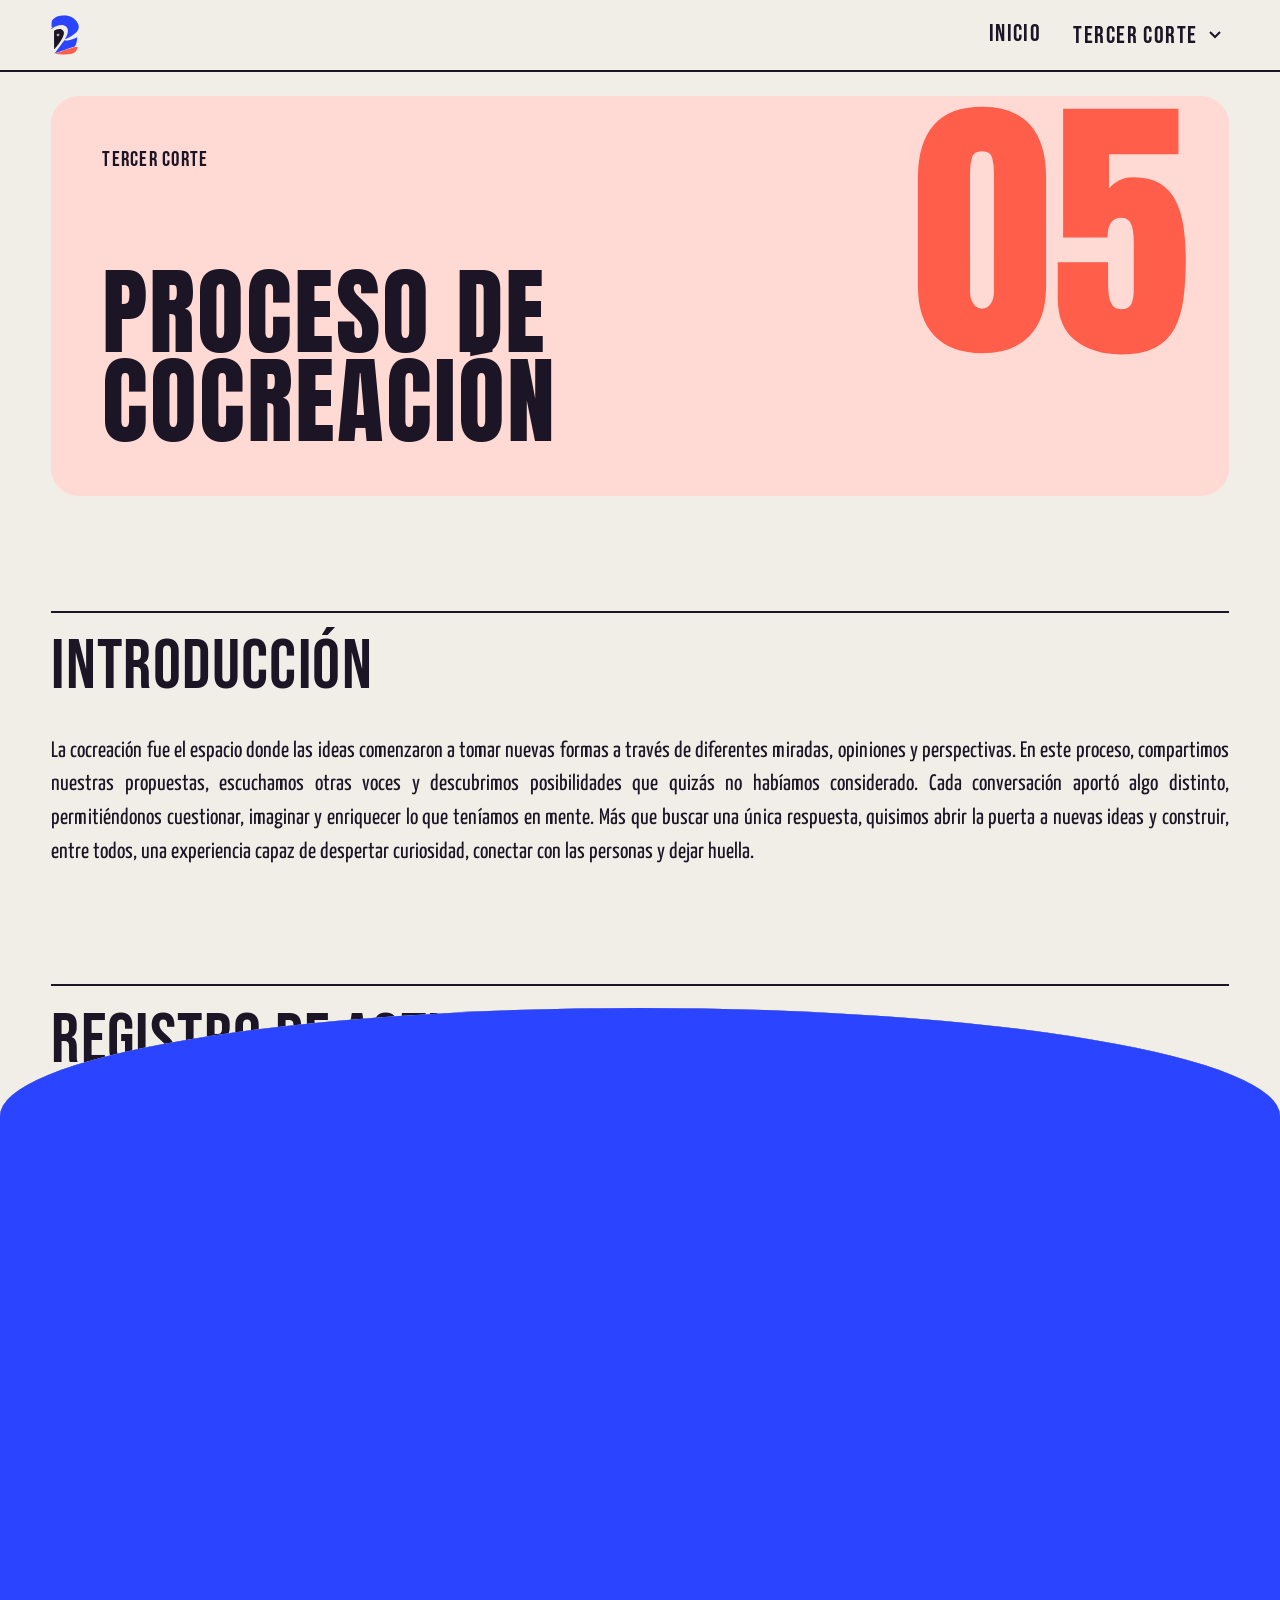
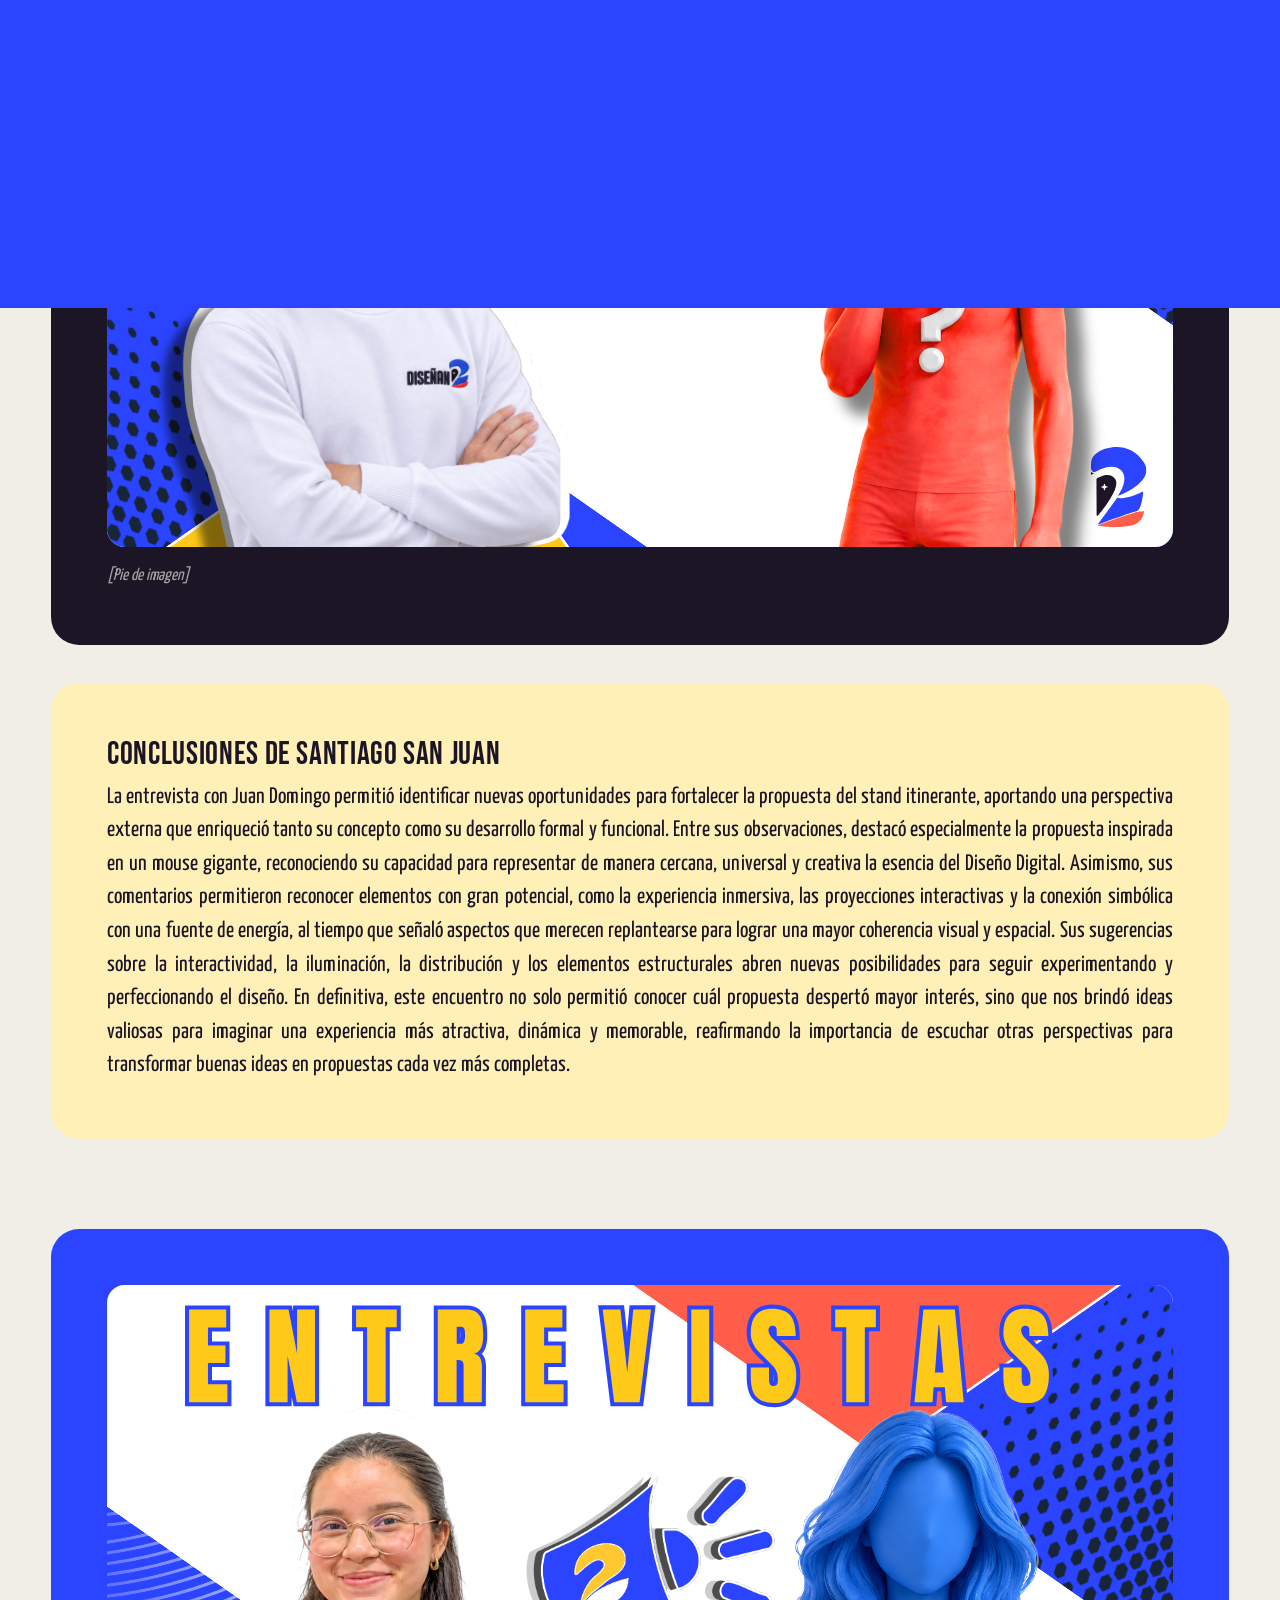
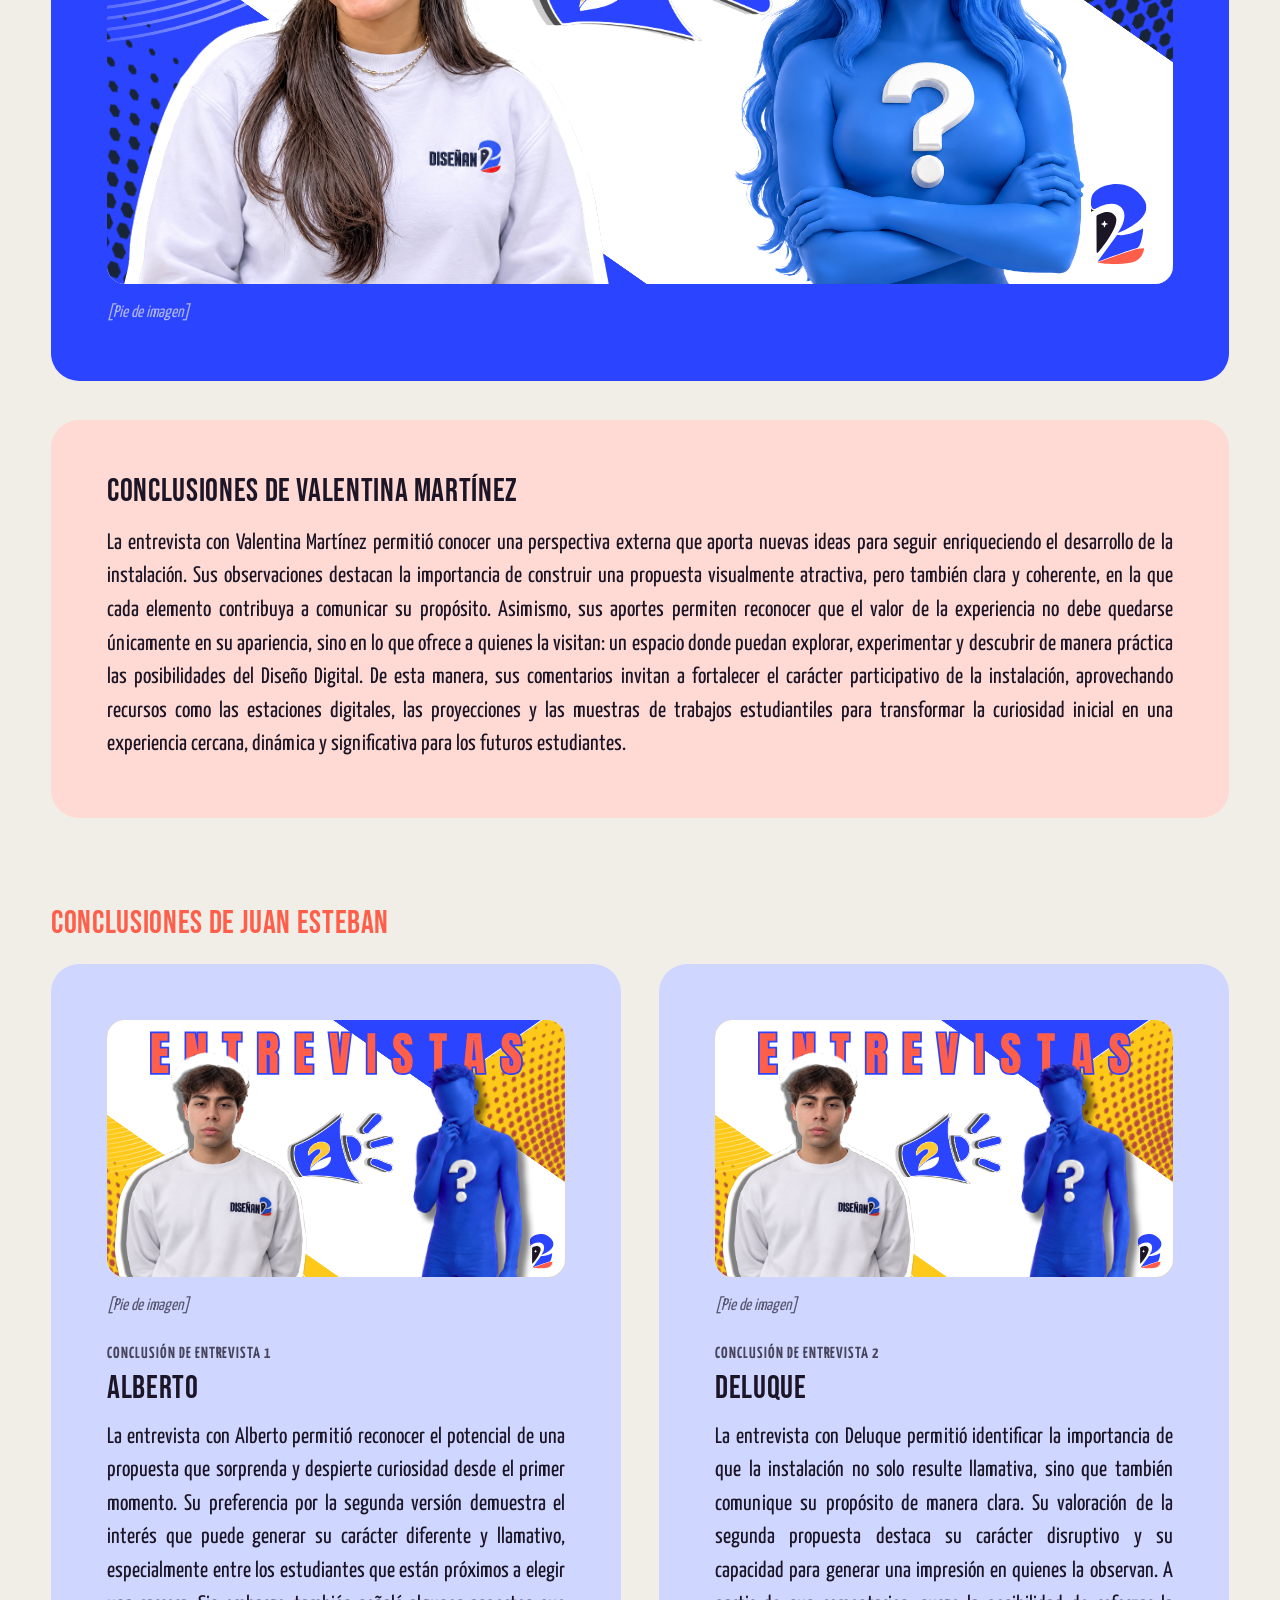
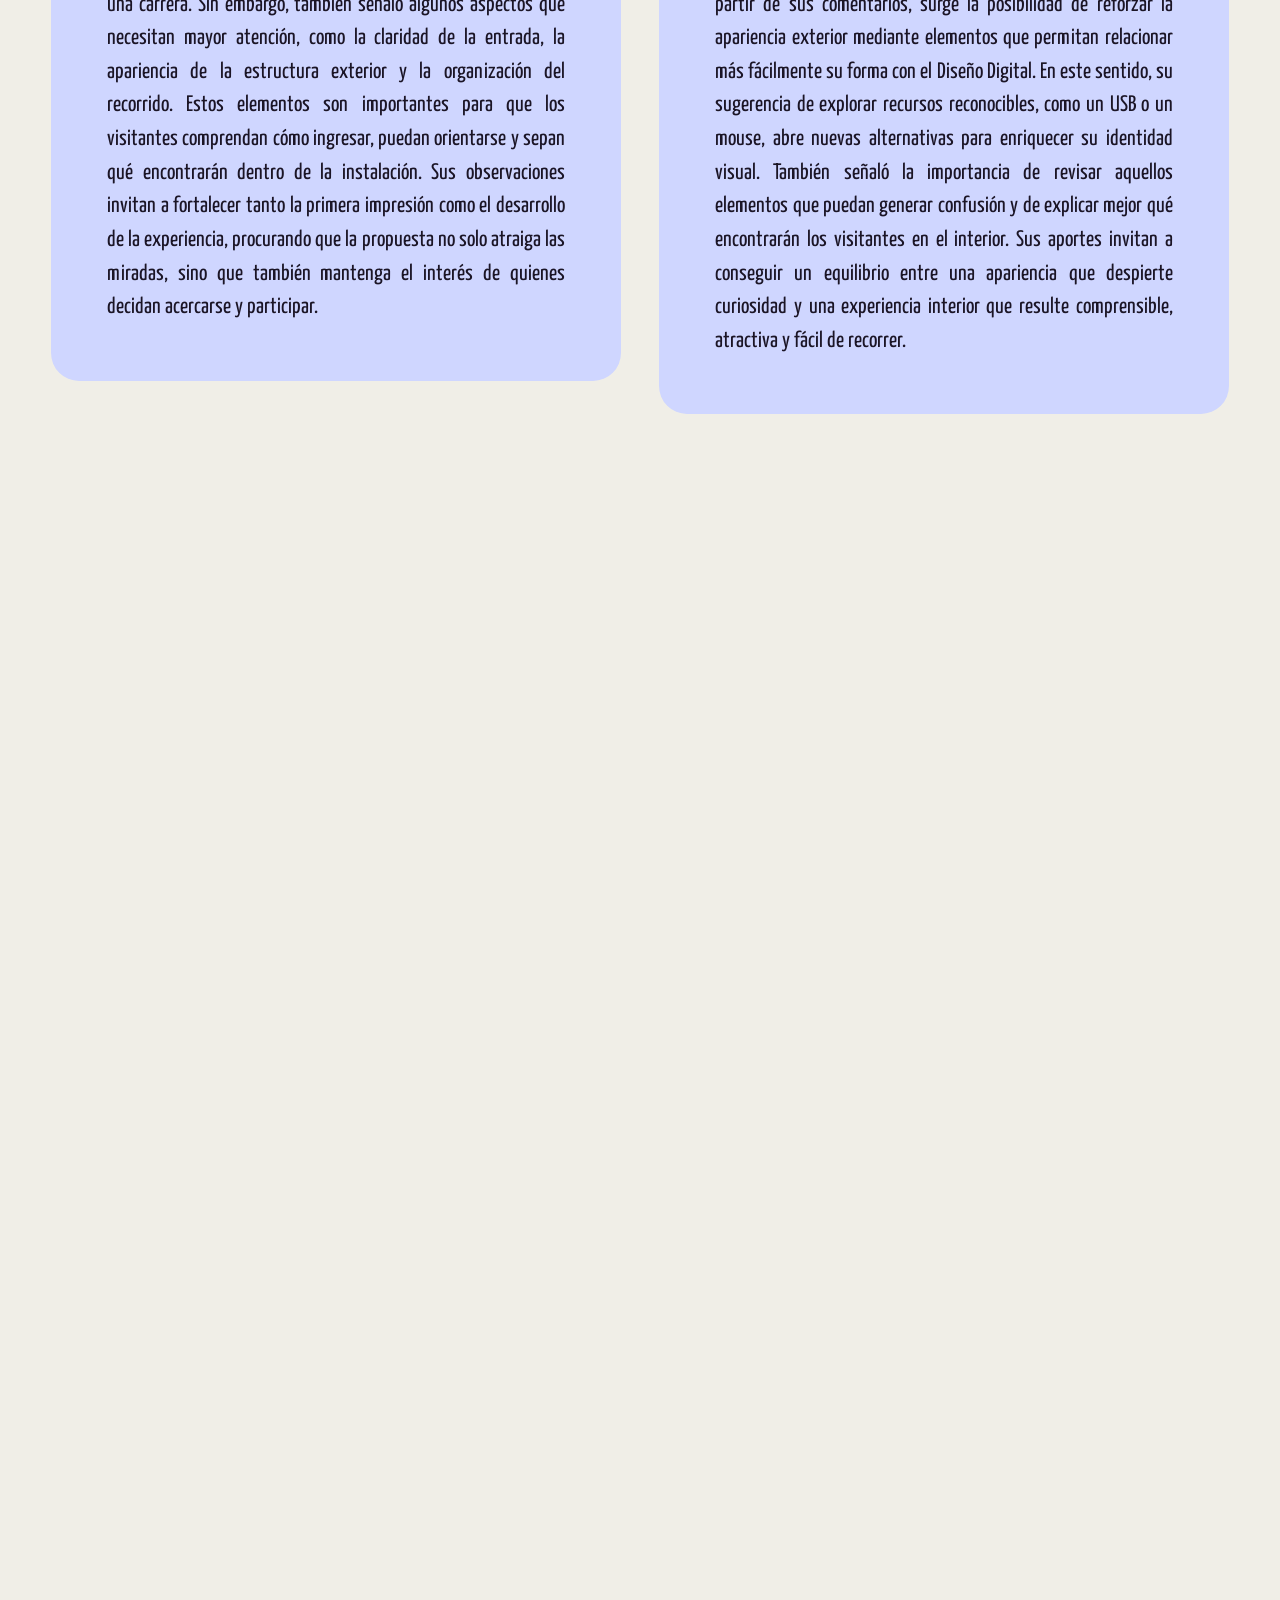
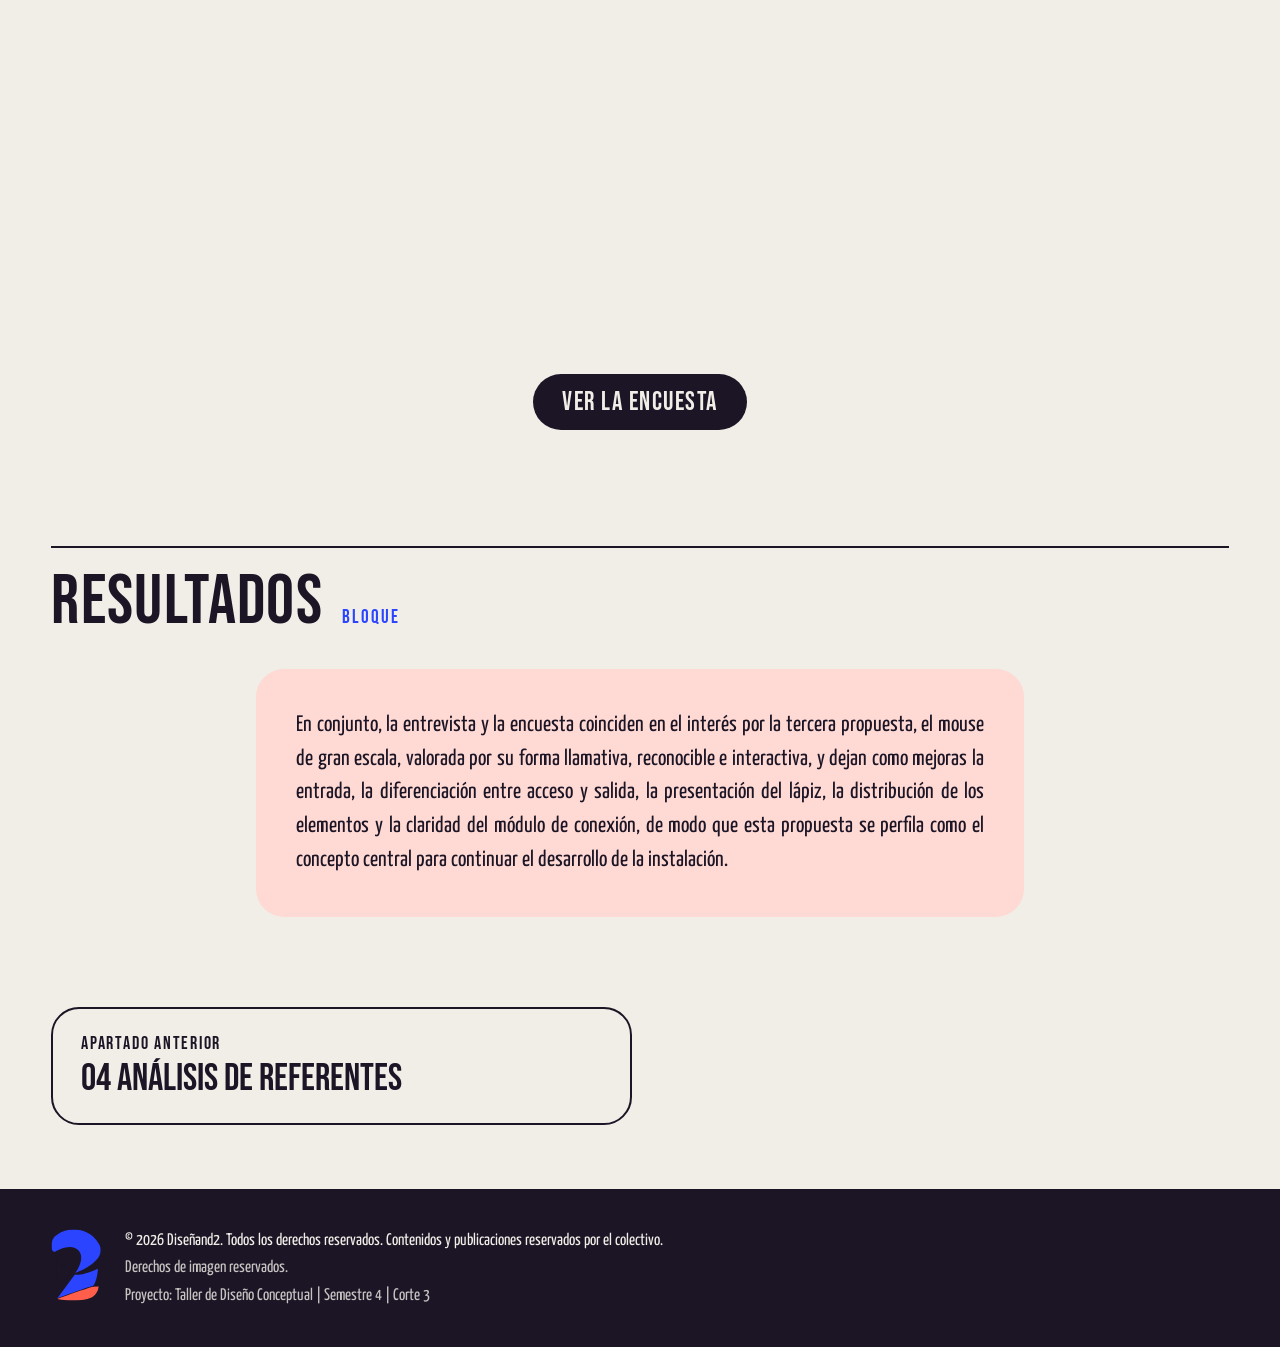
==== paginas/cocreacion.html @ 46c15902 "Add files via upload" ====
<!DOCTYPE html>
<html lang="es">
<head>
<meta charset="utf-8"><meta name="viewport" content="width=device-width,initial-scale=1">
<title>Proceso de Cocreación · Diseñand2</title>
<script>document.documentElement.classList.add('js')</script>
<link rel="stylesheet" href="../css/styles.css"><link rel="stylesheet" href="../css/components.css">
<link rel="stylesheet" href="../css/animations.css"><link rel="stylesheet" href="../css/responsive.css"><link rel="stylesheet" href="../css/pages.css"><link rel="stylesheet" href="../css/media.css">
</head>
<body data-root="../" data-page="cocreacion">
<div id="site-header"></div>
<main id="contenido" class="page">
  <header class="wrap"><div class="phero solo" style="--hero-bg:var(--coral-soft);--hero-fg:var(--violet);--hero-acc:var(--coral)">
    <a class="back-link" href="../tercer-corte.html">Tercer corte</a>
    <span class="phero-num" aria-hidden="true">05</span>
    <div><h1 class="rise">Proceso de<br>Cocreación</h1></div>
    
  </div></header>
  <!-- ESTRUCTURA FLEXIBLE: cada <section> es un bloque independiente. Copiar, borrar o reordenar según el contenido. -->
  <section class="wrap psec" id="texto">
<div class="sec-head reveal"><h2>Introducción</h2></div><div class="prose wide"><p>La cocreación fue el espacio donde las ideas comenzaron a tomar nuevas formas a través de diferentes miradas, opiniones y perspectivas. En este proceso, compartimos nuestras propuestas, escuchamos otras voces y descubrimos posibilidades que quizás no habíamos considerado. Cada conversación aportó algo distinto, permitiéndonos cuestionar, imaginar y enriquecer lo que teníamos en mente. Más que buscar una única respuesta, quisimos abrir la puerta a nuevas ideas y construir, entre todos, una experiencia capaz de despertar curiosidad, conectar con las personas y dejar huella.</p></div>
  </section>
  <section class="wrap psec" id="registro">
<div class="sec-head reveal"><h2>Registro de actividades</h2><span class="tag">Bloque</span></div><ol class="log"><li class="reveal"><span class="d">16 nov 2026</span><div><h3 style="font-size:1.8rem">Encuestas</h3><p class="pending">[Descripción del registro]</p></div></li><li class="reveal"><span class="d">17 nov 2026</span><div><h3 style="font-size:1.8rem">Entrevistas</h3><p class="pending">[Descripción del registro]</p></div></li></ol>
  </section>
  <section class="wrap psec" id="conclusiones">
<div class="sec-head reveal"><h2 class="cc-title">Conclusiones de las entrevistas</h2></div><div class="cc-stack"><div class="cc-pair"><article class="panel violet cc-card reveal"><figure class="fig reveal"><a class="yt-link" href="https://youtu.be/iqMjrh6LOK8?si=TLN0Td0Z2tZzS99j" target="_blank" rel="noopener" aria-label="Ver la entrevista de Santiago San Juan en YouTube (se abre en una pestaña nueva)"><img src="../assets/images/entrevista-santiago.svg" alt="Entrevista de Santiago San Juan; al pulsar se abre el video en YouTube" loading="lazy" decoding="async" style="width:100%;aspect-ratio:16/9;object-fit:cover;border-radius:var(--r-m);display:block"></a><figcaption class="pending">[Pie de imagen]</figcaption></figure></article><article class="panel soft-y cc-card reveal"><h3 style="font-size:2rem;margin:0 0 .6rem">Conclusiones de Santiago San Juan</h3><div class="prose wide"><p>La entrevista con Juan Domingo permitió identificar nuevas oportunidades para fortalecer la propuesta del stand itinerante, aportando una perspectiva externa que enriqueció tanto su concepto como su desarrollo formal y funcional. Entre sus observaciones, destacó especialmente la propuesta inspirada en un mouse gigante, reconociendo su capacidad para representar de manera cercana, universal y creativa la esencia del Diseño Digital. Asimismo, sus comentarios permitieron reconocer elementos con gran potencial, como la experiencia inmersiva, las proyecciones interactivas y la conexión simbólica con una fuente de energía, al tiempo que señaló aspectos que merecen replantearse para lograr una mayor coherencia visual y espacial. Sus sugerencias sobre la interactividad, la iluminación, la distribución y los elementos estructurales abren nuevas posibilidades para seguir experimentando y perfeccionando el diseño. En definitiva, este encuentro no solo permitió conocer cuál propuesta despertó mayor interés, sino que nos brindó ideas valiosas para imaginar una experiencia más atractiva, dinámica y memorable, reafirmando la importancia de escuchar otras perspectivas para transformar buenas ideas en propuestas cada vez más completas.</p></div></article></div><div class="cc-pair"><article class="panel blue cc-card reveal"><figure class="fig reveal"><a class="yt-link" href="https://youtu.be/nU_LAWBJ_xc" target="_blank" rel="noopener" aria-label="Ver la entrevista de Valentina Martínez en YouTube (se abre en una pestaña nueva)"><img src="../assets/images/entrevista-valentina.svg" alt="Entrevista de Valentina Martínez; al pulsar se abre el video en YouTube" loading="lazy" decoding="async" style="width:100%;aspect-ratio:16/9;object-fit:cover;border-radius:var(--r-m);display:block"></a><figcaption class="pending">[Pie de imagen]</figcaption></figure></article><article class="panel soft-c cc-card reveal"><h3>Conclusiones de Valentina Martínez</h3><div class="prose wide"><p>La entrevista con Valentina Martínez permitió conocer una perspectiva externa que aporta nuevas ideas para seguir enriqueciendo el desarrollo de la instalación. Sus observaciones destacan la importancia de construir una propuesta visualmente atractiva, pero también clara y coherente, en la que cada elemento contribuya a comunicar su propósito. Asimismo, sus aportes permiten reconocer que el valor de la experiencia no debe quedarse únicamente en su apariencia, sino en lo que ofrece a quienes la visitan: un espacio donde puedan explorar, experimentar y descubrir de manera práctica las posibilidades del Diseño Digital. De esta manera, sus comentarios invitan a fortalecer el carácter participativo de la instalación, aprovechando recursos como las estaciones digitales, las proyecciones y las muestras de trabajos estudiantiles para transformar la curiosidad inicial en una experiencia cercana, dinámica y significativa para los futuros estudiantes.</p></div></article></div><div class="cc-juan"><h3 class="cc-group">Conclusiones de Juan Esteban</h3><div class="cc-cols"><article class="panel soft-b cc-card reveal"><figure class="fig reveal"><a class="yt-link" href="https://youtu.be/VYRsvcKxu4E" target="_blank" rel="noopener" aria-label="Ver la entrevista con Alberto en YouTube (se abre en una pestaña nueva)"><img src="../assets/images/entrevista-juan-esteban.svg" alt="Entrevista con Alberto; al pulsar se abre el video en YouTube" loading="lazy" decoding="async" style="width:100%;aspect-ratio:16/9;object-fit:cover;border-radius:var(--r-m);display:block"></a><figcaption class="pending">[Pie de imagen]</figcaption></figure><h4 class="cc-kicker">Conclusión de entrevista 1</h4><h3>Alberto</h3><div class="prose wide"><p>La entrevista con Alberto permitió reconocer el potencial de una propuesta que sorprenda y despierte curiosidad desde el primer momento. Su preferencia por la segunda versión demuestra el interés que puede generar su carácter diferente y llamativo, especialmente entre los estudiantes que están próximos a elegir una carrera. Sin embargo, también señaló algunos aspectos que necesitan mayor atención, como la claridad de la entrada, la apariencia de la estructura exterior y la organización del recorrido. Estos elementos son importantes para que los visitantes comprendan cómo ingresar, puedan orientarse y sepan qué encontrarán dentro de la instalación. Sus observaciones invitan a fortalecer tanto la primera impresión como el desarrollo de la experiencia, procurando que la propuesta no solo atraiga las miradas, sino que también mantenga el interés de quienes decidan acercarse y participar.</p></div></article><article class="panel soft-b cc-card reveal"><figure class="fig reveal"><a class="yt-link" href="https://youtu.be/jKoI1oGO05Y" target="_blank" rel="noopener" aria-label="Ver la entrevista con Deluque en YouTube (se abre en una pestaña nueva)"><img src="../assets/images/entrevista-juan-esteban.svg" alt="Entrevista con Deluque; al pulsar se abre el video en YouTube" loading="lazy" decoding="async" style="width:100%;aspect-ratio:16/9;object-fit:cover;border-radius:var(--r-m);display:block"></a><figcaption class="pending">[Pie de imagen]</figcaption></figure><h4 class="cc-kicker">Conclusión de entrevista 2</h4><h3>Deluque</h3><div class="prose wide"><p>La entrevista con Deluque permitió identificar la importancia de que la instalación no solo resulte llamativa, sino que también comunique su propósito de manera clara. Su valoración de la segunda propuesta destaca su carácter disruptivo y su capacidad para generar una impresión en quienes la observan. A partir de sus comentarios, surge la posibilidad de reforzar la apariencia exterior mediante elementos que permitan relacionar más fácilmente su forma con el Diseño Digital. En este sentido, su sugerencia de explorar recursos reconocibles, como un USB o un mouse, abre nuevas alternativas para enriquecer su identidad visual. También señaló la importancia de revisar aquellos elementos que puedan generar confusión y de explicar mejor qué encontrarán los visitantes en el interior. Sus aportes invitan a conseguir un equilibrio entre una apariencia que despierte curiosidad y una experiencia interior que resulte comprensible, atractiva y fácil de recorrer.</p></div></article></div></div></div></section>
  <section class="wrap psec" id="encuestas">
<div class="sec-head reveal"><h2>Proceso de encuestas</h2><span class="tag">Bloque</span></div><div class="cc-pair"><article class="panel soft-b cc-card reveal"><div class="prose wide"><p>Los comentarios recogidos durante la evaluación permitieron identificar un interés especial por la tercera propuesta, principalmente por su representación mediante un mouse de gran escala. Su forma fue uno de los aspectos más destacados, al percibirse como un elemento llamativo, novedoso y de fácil reconocimiento. Asimismo, su carácter interactivo despertó curiosidad por conocer cómo funcionaría la experiencia y qué ofrecería a los visitantes.</p><p>A partir de las observaciones, surgieron varias oportunidades de mejora que involucran tanto las propuestas anteriores como la tercera versión. Se sugirió recuperar la idea de incorporar una entrada con proyección holográfica, presente en la segunda versión, para generar una primera impresión más atractiva, así como diferenciar claramente una puerta de acceso y otra de salida, tal como se planteaba en las versiones anteriores. También se señaló la importancia de revisar la presentación formal del lápiz en las propuestas donde aparece, para evitar posibles interpretaciones equivocadas, y mejorar la distribución y organización de los elementos. Finalmente, se identificó la necesidad de fortalecer el aspecto visual y conceptual del módulo al que se conecta simbólicamente el mouse, de manera que se entienda con mayor claridad su función como fuente de energía, tomacorriente o punto de conexión que activa la instalación.</p><p>En general, la evaluación destaca el potencial de la tercera propuesta como concepto central para el desarrollo de la instalación. Las sugerencias recibidas permiten orientar los siguientes ajustes hacia una propuesta más coherente en su lenguaje visual, mejor organizada en su distribución espacial y con una experiencia interactiva que despierte la curiosidad de los visitantes.</p></div></article><article class="panel violet cc-card reveal"><figure class="fig"><img src="../assets/images/encuesta-evidencia.png" alt="Captura de la encuesta realizada en Tally" loading="lazy" decoding="async" style="width:100%;border-radius:var(--r-m);display:block"><figcaption class="pending">[Pie de imagen]</figcaption></figure></article></div><p class="cc-cta reveal"><a class="btn" href="https://tally.so/r/laOV46" target="_blank" rel="noopener">Ver la encuesta</a></p>
  </section>
  <section class="wrap psec" id="resultados">
<div class="sec-head reveal"><h2>Resultados</h2><span class="tag">Bloque</span></div><div class="panel soft-c cc-small reveal"><div class="prose wide"><p>En conjunto, la entrevista y la encuesta coinciden en el interés por la tercera propuesta, el mouse de gran escala, valorada por su forma llamativa, reconocible e interactiva, y dejan como mejoras la entrada, la diferenciación entre acceso y salida, la presentación del lápiz, la distribución de los elementos y la claridad del módulo de conexión, de modo que esta propuesta se perfila como el concepto central para continuar el desarrollo de la instalación.</p></div></div>
  </section>

  <div class="wrap"><nav id="pager" class="pager" aria-label="Otros apartados"></nav></div>
</main>
<div id="site-footer"></div>
<script src="../js/config.js"></script><script src="../js/navigation.js"></script><script src="../js/interactions.js"></script><script src="../js/main.js"></script><script src="../js/gallery.js"></script><script src="../js/media.js"></script>
</body>
</html>
---- css/styles.css ----
@import url('https://fonts.googleapis.com/css2?family=Anton&family=Bebas+Neue&family=Yanone+Kaffeesatz:wght@300;400;500;600&display=swap');
:root{
  --blue:#2b44ff; --coral:#ff5e4a; --yellow:#ffc91a; --white:#fff; --violet:#1b1526; --bg:#F0EEE7;
  --f-body:'Yanone Kaffeesatz',sans-serif; --f-title:'Bebas Neue',sans-serif; --f-display:'Anton',sans-serif;
  --pad:clamp(1.25rem,4vw,3.5rem); --header-h:72px;
}
*{box-sizing:border-box;margin:0}
html{scroll-behavior:smooth}
body{background:var(--bg);color:var(--violet);font:400 1.3rem/1.5 var(--f-body);min-height:100vh;display:flex;flex-direction:column}
main{flex:1;padding:calc(var(--header-h) + 3rem) var(--pad) 5rem}
img{max-width:100%;height:auto;display:block}
a{color:inherit}
:focus-visible{outline:3px solid var(--blue);outline-offset:3px}
h1,h2,h3{font-family:var(--f-title);font-weight:400;line-height:1;letter-spacing:.02em}
h1.display{font-family:var(--f-display);font-size:clamp(3rem,9vw,8rem);text-transform:uppercase;line-height:.95}

/* Header */
.site-header{position:fixed;inset:0 0 auto 0;height:var(--header-h);z-index:50;display:flex;align-items:center;justify-content:space-between;padding:0 var(--pad);
  background:rgba(240,238,231,.92);backdrop-filter:blur(8px);border-bottom:2px solid var(--violet);
  transition:opacity .4s ease,transform .4s ease}
.site-header.is-hidden{opacity:0;transform:translateY(-100%);pointer-events:none}
.brand{display:flex;align-items:center;gap:.7rem;text-decoration:none;font:400 1.9rem var(--f-title);letter-spacing:.04em}
.main-nav ul{list-style:none;padding:0;display:flex;gap:2rem;align-items:center}
.main-nav a,.sub-toggle{font:400 1.5rem var(--f-title);letter-spacing:.06em;text-decoration:none;color:inherit}
.main-nav>ul>li>a{position:relative;padding:.3rem 0}
.main-nav>ul>li>a::after{content:'';position:absolute;left:0;right:0;bottom:0;height:3px;background:var(--coral);transform:scaleX(0);transform-origin:left;transition:transform .25s}
.main-nav>ul>li>a:hover::after,.main-nav>ul>li>a[aria-current="page"]::after,.is-section>a::after{transform:scaleX(1)}
.has-sub{position:relative;display:flex;align-items:center;gap:.2rem}
.sub-toggle{background:none;border:0;cursor:pointer;padding:.5rem;display:grid;place-items:center}
.sub-toggle svg{transition:transform .25s}
.has-sub.open .sub-toggle svg{transform:rotate(180deg)}
.sub-menu{position:absolute;top:100%;right:0;min-width:21rem;margin-top:.9rem;background:var(--violet);color:var(--bg);padding:.6rem;
  display:block!important;opacity:0;visibility:hidden;transform:translateY(-8px);transition:opacity .25s,transform .25s,visibility .25s}
.sub-menu::before{content:'';position:absolute;left:0;right:0;bottom:100%;height:1rem}
.sub-menu a{display:flex;gap:.9rem;align-items:baseline;padding:.6rem .8rem;transition:background .2s,padding .2s}
.sub-menu a:hover,.sub-menu a[aria-current="page"]{background:var(--blue);padding-left:1.1rem}
.sub-menu .num{font:400 1.4rem var(--f-display);color:var(--yellow);min-width:2ch}
.has-sub.open .sub-menu{opacity:1;visibility:visible;transform:none}
@media (hover:hover) and (min-width:861px){.has-sub:hover .sub-menu,.has-sub:focus-within .sub-menu{opacity:1;visibility:visible;transform:none}}
.menu-toggle{display:none}

/* Footer */
.site-footer{background:var(--violet);color:var(--bg);padding:2.5rem var(--pad);display:flex;gap:1.5rem;align-items:flex-start;font-size:1.05rem;line-height:1.4}
.site-footer img{flex:none}
.site-footer p+p{margin-top:.25rem;opacity:.8}

/* Placeholder de etapas pendientes */
.placeholder{border:2px dashed var(--violet);padding:2rem;max-width:60ch;margin-top:2rem;background:rgba(255,201,26,.25)}
.back-link{display:inline-block;margin-bottom:1.5rem;font:400 1.3rem var(--f-title);letter-spacing:.06em}

/* Logotipos SVG (proporción real; el alto manda y el ancho se ajusta) */
.brand img{height:40px;width:auto;max-width:none}
.site-footer img{height:72px;width:auto;max-width:none}
---- css/components.css ----
/* ---------- Radios: suaves, nunca exagerados ---------- */
:root{--r-s:10px;--r-m:18px;--r-l:28px}
.site-header{border-radius:0 0 var(--r-m) var(--r-m)}
.sub-menu{border-radius:var(--r-m)}
.sub-menu a{border-radius:var(--r-s)}
.placeholder{border-radius:var(--r-m)}
.site-footer{border-radius:var(--r-l) var(--r-l) 0 0}
@media (max-width:860px){.main-nav{border-radius:0 0 var(--r-m) var(--r-m)}}

/* ---------- Utilidades ---------- */
main.home{padding:0}
.wrap{padding:0 var(--pad);max-width:1400px;margin:0 auto}
.sec{padding:clamp(4rem,9vw,8rem) 0}
.sec-title{font:400 clamp(2.2rem,5vw,4rem)/1 var(--f-title);margin-bottom:2rem}
.pending{opacity:.65;font-style:italic} /* texto pendiente de reemplazar */
.btn{display:inline-flex;align-items:center;gap:.6rem;background:var(--violet);color:var(--bg);font:400 1.6rem var(--f-title);letter-spacing:.06em;padding:.8rem 1.8rem;border-radius:999px;text-decoration:none;transition:background .25s,transform .25s}
.btn:hover{background:var(--blue);transform:translateY(-3px)}

/* ---------- 5.1 Hero ---------- */
.hero{min-height:100vh;padding-top:calc(var(--header-h) + 2rem);display:grid;grid-template-columns:1.15fr 1fr;gap:2rem;align-items:center;padding-bottom:3rem}
.hero h1{font:400 clamp(4rem,13vw,12rem)/.88 var(--f-display);text-transform:uppercase;letter-spacing:-.01em}
.hero h1 span{color:var(--blue)}
.hero p{max-width:34ch;font-size:1.6rem;margin:1.5rem 0 2rem}
.hero-art{position:relative;aspect-ratio:1;max-width:560px;width:100%;justify-self:center}
.hero-art>*{position:absolute;transition:transform .5s var(--ease)}
.hero-art .s1{inset:6% 22% 30% 0;background:var(--blue);border-radius:50%}
.hero-art .s2{inset:34% 0 0 30%;background:var(--coral);border-radius:var(--r-l)}
.hero-art .s3{inset:0 0 62% 58%;background:var(--yellow);border-radius:50% 50% var(--r-m) 50%}
.hero-art img{inset:30% 30% 30% 30%;width:40%;height:40%;z-index:2;filter:drop-shadow(0 6px 0 var(--violet))}
.hero-art:hover .s1{transform:translate(-2%,2%)}.hero-art:hover .s2{transform:translate(3%,3%) rotate(3deg)}.hero-art:hover .s3{transform:translate(2%,-3%) rotate(-6deg)}
.coords{font:400 1rem var(--f-title);letter-spacing:.1em;position:absolute;bottom:0;left:0}

/* ---------- 5.2 Quiénes somos ---------- */
.about{display:grid;grid-template-columns:1fr 1.2fr;gap:3rem;align-items:start}
.about .big{font:400 clamp(2.5rem,6vw,5.5rem)/.95 var(--f-display);text-transform:uppercase}
.about p{font-size:1.5rem;max-width:56ch}.about p+p{margin-top:1rem}

/* ---------- 5.3 Misión, visión, objetivos ---------- */
.mvo{display:grid;grid-template-columns:repeat(6,1fr);gap:1rem}
.mvo>article{border-radius:var(--r-l);padding:2rem;min-height:300px;display:flex;flex-direction:column;justify-content:space-between;transition:transform .3s}
.mvo>article:hover{transform:translateY(-6px)}
.mvo h3{font:400 clamp(3rem,8vw,7rem)/.9 var(--f-display);text-transform:uppercase}
.mvo p{font-size:1.4rem;max-width:42ch}
.m1{grid-column:span 4;background:var(--blue);color:var(--white)}
.m2{grid-column:span 2;background:var(--yellow)}
.m3{grid-column:span 6;background:var(--violet);color:var(--bg);flex-direction:row!important;align-items:flex-end;gap:2rem;flex-wrap:wrap;min-height:220px!important}
.m3 h3{color:var(--coral)}

/* ---------- 5.4 Valores ---------- */
.values{background:var(--violet);color:var(--bg);border-radius:var(--r-l)}
.val-list{display:grid;grid-template-columns:repeat(4,1fr);gap:1.5rem;list-style:none;padding:0}
.val-list li{display:flex;flex-direction:column;gap:1rem;align-items:flex-start}
.val-list .g{width:84px;height:84px;transition:transform .4s var(--ease)}
.val-list li:hover .g{transform:rotate(12deg) scale(1.08)}
.val-list li:nth-child(1) .g{background:var(--blue);border-radius:50%}
.val-list li:nth-child(2) .g{background:var(--coral);border-radius:var(--r-m)}
.val-list li:nth-child(3) .g{background:var(--yellow);border-radius:50% 50% 50% 8px}
.val-list li:nth-child(4) .g{background:var(--bg);border-radius:var(--r-m) 50%}
.val-list h3{font-size:2rem}

/* ---------- 5.5 Integrantes ---------- */

/* ---------- 5.6 Invitación ---------- */
.invite{display:block;text-decoration:none;background:var(--coral);border-radius:var(--r-l);padding:clamp(2rem,6vw,5rem);position:relative;overflow:hidden;transition:background .35s}
.invite:hover{background:var(--blue);color:var(--white)}
.invite h2{font:400 clamp(3.5rem,11vw,10rem)/.9 var(--f-display);text-transform:uppercase}
.invite p{font-size:1.6rem;margin:1rem 0 1.5rem;max-width:40ch}
.invite .btn{background:var(--violet)}
.invite::after{content:'';position:absolute;right:-60px;top:-60px;width:260px;height:260px;border-radius:50%;background:var(--yellow);transition:transform .5s var(--ease)}
.invite:hover::after{transform:scale(1.25) translate(-10px,10px)}
.invite>*{position:relative;z-index:1}

/* ---------- Responsive ---------- */
@media (max-width:860px){
  .hero,.about{grid-template-columns:1fr}
  .hero{min-height:auto}
  .mvo>article,.m1,.m2,.m3{grid-column:span 6}
  .val-list{grid-template-columns:1fr 1fr}
}

/* ---------- AJUSTES v3: header/footer rectos, paleta con azul + violeta + beige dominantes ---------- */
:root{--yellow-soft:#fff0b8;--coral-soft:#ffd9d3;--blue-soft:#cfd6ff}
.site-header,.site-footer{border-radius:0}
@media (max-width:860px){.main-nav{border-radius:0}}
/* Hero: solo logotipo grande + botón */
.hero{display:flex;flex-direction:column;align-items:center;justify-content:center;text-align:center;gap:2.5rem}
.hero-logo{width:min(72vw,560px);height:auto}
/* Colores intensos solo en elementos pequeños; los grandes usan azul, violeta, beige o tintes suaves */
.m2{background:var(--white);border:2px solid var(--violet)}
.m3 h3{color:var(--bg)}
.invite{background:var(--blue);color:var(--white)}
.invite:hover{background:var(--violet)}
.invite::after{width:110px;height:110px;right:2rem;top:2rem;background:var(--coral)}
.invite:hover::after{transform:scale(1.3)}
.invite .btn{background:var(--yellow);color:var(--violet)}
.val-list .g{width:56px;height:56px}
.mvo p{font-size:1.3rem;max-width:60ch}
.m1,.m2{grid-column:span 3}
.mvo>article{min-height:0;gap:2rem}
@media (max-width:860px){.m1,.m2{grid-column:span 6}}

/* ---------- ETAPA 3: índice del tercer corte ---------- */
main.corte{padding:calc(var(--header-h) + 3rem) 0 5rem}
.corte-head{display:grid;grid-template-columns:1.3fr 1fr;gap:3rem;align-items:end;padding-bottom:clamp(2.5rem,6vw,5rem)}
.corte-head h1{font:400 clamp(4rem,12vw,11rem)/.88 var(--f-display);text-transform:uppercase}
.corte-intro{font-size:1.5rem;max-width:44ch;padding-left:1.5rem;border-left:4px solid var(--blue)}
.corte-bar{display:flex;justify-content:space-between;align-items:baseline;gap:1rem;border-top:2px solid var(--violet);padding-top:1.2rem;margin-bottom:1.5rem}
.corte-bar h2{font:400 clamp(2.2rem,5vw,3.6rem)/1 var(--f-title)}
.corte-count{font:400 1.2rem var(--f-title);letter-spacing:.1em}
.grid-corte{list-style:none;padding:0;display:grid;grid-template-columns:repeat(2,minmax(0,1fr));grid-auto-rows:1fr;gap:1rem}
.grid-corte>li{display:flex;animation:rise .6s calc(.5s + var(--i)*.07s) var(--ease) both}
.mod{position:relative;flex:1;min-height:clamp(240px,26vw,340px);display:flex;flex-direction:column;justify-content:space-between;padding:1.5rem 1.75rem;
  background:var(--white);border:2px solid var(--violet);border-radius:var(--r-l);text-decoration:none;overflow:hidden;
  transition:background .3s,color .3s,transform .3s var(--ease)}
.mod-num{font:400 clamp(4.5rem,9vw,8rem)/.85 var(--f-display);transition:color .3s,transform .4s var(--ease);transform-origin:left bottom}
.mod-body{display:flex;flex-direction:column;gap:.4rem;max-width:34ch}
.mod-title{font:400 clamp(1.9rem,3vw,2.6rem)/1 var(--f-title);letter-spacing:.03em}
.mod-topics{font-size:1.2rem;line-height:1.25;opacity:.85}
.mod-go{position:absolute;top:1.5rem;right:1.75rem;width:46px;height:46px;border:2px solid currentColor;border-radius:50%;display:grid;place-items:center;transition:background .3s,color .3s,transform .4s var(--ease)}
/* Cada módulo reacciona con un color de la paleta (azul → amarillo → coral). Texto y acentos se invierten para mantener el contraste. */
.grid-corte>li:nth-child(3n+1) .mod{--hv-bg:var(--blue);--hv-fg:var(--yellow);--hv-acc:var(--yellow);--hv-ico:var(--blue)}
.grid-corte>li:nth-child(3n+2) .mod{--hv-bg:var(--yellow);--hv-fg:var(--blue);--hv-acc:var(--blue);--hv-ico:var(--yellow)}
.grid-corte>li:nth-child(3n) .mod{--hv-bg:var(--coral);--hv-fg:var(--violet);--hv-acc:var(--yellow);--hv-ico:var(--violet)}
a.mod:hover,a.mod:focus-visible{background:var(--hv-bg);color:var(--hv-fg);border-color:var(--hv-bg);transform:translateY(-4px)}
a.mod:hover .mod-num,a.mod:focus-visible .mod-num{transform:scale(1.06)}
a.mod:hover .mod-go,a.mod:focus-visible .mod-go{background:var(--hv-acc);color:var(--hv-ico);border-color:var(--hv-acc);transform:rotate(-45deg)}
.mod-reserved{background:transparent;border-style:dashed;opacity:.8}
.mod-reserved .mod-num{color:var(--blue)}
@media (max-width:860px){
  .corte-head{grid-template-columns:1fr;gap:1.5rem}
  .grid-corte{grid-template-columns:1fr}
  .mod{min-height:220px}
}

/* ===== Integrantes (v6): tarjetas fijas y compactas: foto + nombre arriba, descripción debajo ===== */
.team{display:grid;grid-template-columns:repeat(3,minmax(0,1fr));gap:1rem;align-items:stretch}
.member{display:flex;flex-direction:column;gap:1rem;padding:1.2rem;background:var(--white);border:2px solid var(--violet);border-radius:var(--r-l);transition:transform .3s var(--ease)}
.member:hover{transform:translateY(-4px)}
.m-head{display:flex;align-items:center;gap:1rem}
.m-photo{flex:0 0 190px;width:190px;aspect-ratio:3/4;border-radius:var(--r-m);overflow:hidden;background:var(--yellow);display:grid;place-items:center;font:400 1rem var(--f-title);letter-spacing:.08em;text-align:center;padding:0}
.member:nth-child(1) .m-photo{background:var(--blue)}
.member:nth-child(3) .m-photo{background:var(--coral)}
.m-photo img{width:100%;height:100%;object-fit:cover;object-position:top;filter:drop-shadow(-10px 12px 14px rgba(27,21,38,.38))} /* sombra trasera: da profundidad al recorte */
.m-name{font:400 clamp(1.8rem,2.6vw,2.4rem)/1 var(--f-title);margin:0;color:var(--blue)}
.m-desc{font-size:1.25rem;line-height:1.3;text-align:justify;hyphens:auto;opacity:1;overflow:visible;align-self:auto}
@media (max-width:980px){.team{grid-template-columns:1fr}.member{padding:1rem}}
@media (max-width:480px){.m-photo{flex-basis:150px;width:150px}}
---- css/animations.css ----
/* TRANSICIÓN: tres cortinas (violeta, azul claro, azul) con borde curvo y desfase.
   Entrada: CSS puro en html::before/::after y body::before. Salida: JS (main.js). */
:root{--ease:cubic-bezier(.7,0,.2,1)}
html::before,html::after,body::before{content:'';position:fixed;inset:0;pointer-events:none;transform-origin:top;animation:veil-out .6s var(--ease) forwards;border-radius:0 0 50% 50%/0 0 12vh 12vh}
html::before{background:var(--violet);z-index:100;animation-delay:.14s}
html::after{background:#cfd6ff;z-index:101;animation-delay:.07s}
body::before{background:var(--blue);z-index:102}
@keyframes veil-out{to{transform:translateY(-112%)}}
.veil{position:fixed;inset:0;z-index:100;pointer-events:none}
.veil i{position:absolute;inset:0;transform:translateY(112%);border-radius:50% 50% 0 0/12vh 12vh 0 0;transition:transform .5s var(--ease)}
.veil i:nth-child(1){background:var(--violet)}
.veil i:nth-child(2){background:#cfd6ff;transition-delay:.07s}
.veil i:nth-child(3){background:var(--blue);transition-delay:.14s}
.veil.on i{transform:none}
/* Entrada de contenido: un solo gesto, el título principal */
.rise{animation:rise .7s .45s var(--ease) both}
@keyframes rise{from{opacity:0;transform:translateY(28px)}}
@media (prefers-reduced-motion:reduce){
  html::before,html::after,body::before,.veil{display:none}
  .rise{animation:none}
  *{transition-duration:.01ms!important;animation-duration:.01ms!important;scroll-behavior:auto!important}
}
---- css/responsive.css ----
@media (max-width:860px){
  :root{--header-h:64px}
  .menu-toggle{display:grid;gap:6px;background:none;border:0;padding:.6rem;cursor:pointer}
  .menu-toggle span{display:block;width:28px;height:3px;background:var(--violet);transition:transform .3s}
  .menu-open .menu-toggle span:first-child{transform:translateY(4.5px) rotate(45deg)}
  .menu-open .menu-toggle span:last-child{transform:translateY(-4.5px) rotate(-45deg)}
  .main-nav{position:absolute;top:100%;left:0;right:0;background:var(--bg);border-bottom:2px solid var(--violet);max-height:0;overflow:hidden;transition:max-height .4s ease}
  .menu-open .main-nav{max-height:90vh;overflow:auto}
  .main-nav ul{flex-direction:column;align-items:stretch;gap:0;padding:.5rem var(--pad)}
  .main-nav li{border-bottom:1px solid rgba(27,21,38,.2)}
  .main-nav a,.sub-toggle{font-size:1.8rem}
  .has-sub{flex-wrap:wrap;justify-content:space-between}
  .has-sub>a{flex:1}
  .sub-menu{position:static;width:100%;min-width:0;margin:0 0 .6rem;display:none!important;opacity:1;visibility:visible;transform:none}
  .has-sub.open .sub-menu{display:block!important}
  .sub-menu::before{display:none}
  .site-footer{flex-direction:column}
}

/* Texto corrido justificado en todo el sitio (párrafos, listas, citas, descripciones).
   Títulos, etiquetas, botones, pies de imagen, navegación y footer conservan su alineación. */
main p, main li, main blockquote, main dd,
.prose p, .prose span, .tile p, .m-desc, .ficha-txt p, .big-quote{
  text-align:justify !important;
  text-justify:inter-word;
  hyphens:auto;
  -webkit-hyphens:auto;
}
main figcaption, main .pager, main .pager *, main .tag, main .ph, main .ph *, main .ph-doc, main .ph-doc *,
main .filters, main .filters *, main .back-link, main button, main a.btn, main .tbl th{
  text-align:revert !important; hyphens:manual;
}
---- css/pages.css ----
/* ============ ETAPA 4: sistema para las páginas de contenido ============
   Piezas reutilizables: .phero (portada), .psec (sección), .cols, .ph (placeholder de imagen), .mosaic (galería),
   .hline (línea de tiempo horizontal), .spine (secuencia vertical), .tiles, .facts, .tabs, .tbl, .pager.
   Para sustituir un placeholder por una imagen real: reemplazar <div class="ph">…</div> por <img src="…" alt="…"> dentro del <figure>. */
main.page{padding:calc(var(--header-h) + 1.5rem) 0 4rem}
.page .wrap{max-width:1400px}

/* Portada de cada apartado */
.phero{position:relative;overflow:hidden;border-radius:var(--r-l);background:var(--hero-bg,var(--blue-soft));color:var(--hero-fg,var(--violet));
  padding:clamp(1.75rem,4vw,3.5rem);display:grid;grid-template-columns:1.4fr 1fr;gap:2.5rem;align-items:end;min-height:min(70vh,560px)}
.phero .back-link{grid-column:1/-1;margin:0;align-self:start;text-decoration:none;font:400 1.3rem var(--f-title);letter-spacing:.06em}
.phero .back-link:hover{text-decoration:underline}
.phero-num{position:absolute;right:clamp(1rem,3vw,2.5rem);top:clamp(.5rem,2vw,1.5rem);font:400 clamp(7rem,22vw,20rem)/.8 var(--f-display);color:var(--hero-acc,var(--blue));pointer-events:none;user-select:none}
.phero h1{font:400 clamp(2.8rem,7.5vw,7rem)/.92 var(--f-display);text-transform:uppercase;position:relative}
.phero-sub{font:400 clamp(1.6rem,3vw,2.4rem)/1 var(--f-title);letter-spacing:.04em;margin-top:1rem;color:var(--hero-acc,var(--blue))}
.toc{list-style:none;padding:0;position:relative}
/* Mini índice: pequeño y discreto (el usuario navega con scroll; el índice es de última necesidad) */
.toc-label{font:400 .95rem var(--f-title);letter-spacing:.1em;margin-bottom:.3rem;opacity:.8}
.toc a{display:flex;justify-content:space-between;gap:1rem;padding:.3rem 0;border-bottom:1px solid currentColor;text-decoration:none;font:400 1.05rem var(--f-title);letter-spacing:.05em;transition:padding .2s}
.toc a::after{content:'';width:6px;height:6px;border-right:2px solid currentColor;border-bottom:2px solid currentColor;transform:rotate(45deg);align-self:center;transition:transform .2s}
.toc a:hover,.toc a:focus-visible{padding-left:.4rem}
.toc a:hover::after{transform:rotate(45deg) translate(2px,2px)}
.phero.solo{grid-template-columns:1fr;min-height:min(46vh,400px)}
.psec{scroll-margin-top:1.5rem}

/* Secciones */
.psec{padding-top:clamp(3rem,7vw,6rem)}
.sec-head{display:flex;flex-wrap:wrap;align-items:baseline;gap:1.2rem;border-top:2px solid var(--violet);padding-top:1.2rem;margin-bottom:2rem}
.sec-head h2{font:400 clamp(2.4rem,5.5vw,4.5rem)/1 var(--f-title)}
.sec-head .tag{font:400 1.2rem var(--f-title);letter-spacing:.1em;color:var(--blue)}
.sub-head{font:400 clamp(1.8rem,3vw,2.5rem)/1 var(--f-title);margin-bottom:1rem;display:flex;gap:.8rem;align-items:baseline}
.sub-head .tag{font-size:1.1rem;color:var(--blue);letter-spacing:.1em}
.cols{display:grid;grid-template-columns:1fr 1fr;gap:clamp(1.5rem,4vw,3.5rem);align-items:start}
.cols.l{grid-template-columns:1.3fr 1fr}.cols.r{grid-template-columns:1fr 1.3fr}
.prose p{max-width:60ch;font-size:1.4rem}.prose p+p{margin-top:1rem}
.sub{margin-top:clamp(2.5rem,5vw,4rem)}
.panel{border-radius:var(--r-l);padding:clamp(1.5rem,4vw,3rem)}
.panel.violet{background:var(--violet);color:var(--bg)}
.panel.blue{background:var(--blue);color:var(--yellow)}
.panel.soft-b{background:var(--blue-soft)}.panel.soft-y{background:var(--yellow-soft)}.panel.soft-c{background:var(--coral-soft)}
.panel.line{border:2px solid var(--violet);background:var(--white)}
.big-quote{font:400 clamp(1.8rem,4vw,3.4rem)/1.05 var(--f-title);letter-spacing:.02em;max-width:30ch}

/* Placeholders de imagen y otros recursos */
.fig{margin:0}.fig figcaption{font-size:1.05rem;margin-top:.5rem}
.ph{display:grid;place-items:center;text-align:center;padding:1rem;border-radius:var(--r-m);border:2px dashed rgba(27,21,38,.55);
  background:repeating-linear-gradient(45deg,#e3e0d6,#e3e0d6 12px,#ece9df 12px,#ece9df 24px);font:400 1.15rem/1.1 var(--f-title);letter-spacing:.08em;width:100%}
.panel.violet .ph{color:var(--violet)}
.ph-3d,.ph-video{background:repeating-linear-gradient(45deg,#d9ddff,#d9ddff 12px,#e6e9ff 12px,#e6e9ff 24px)}
.ph-doc{aspect-ratio:auto!important;display:flex;flex-wrap:wrap;justify-content:space-between;align-items:center;gap:1rem;padding:1rem 1.25rem;text-align:left}
.mosaic{display:grid;grid-template-columns:repeat(12,1fr);gap:1rem;align-items:start}
.s-3{grid-column:span 3}.s-4{grid-column:span 4}.s-5{grid-column:span 5}.s-6{grid-column:span 6}.s-7{grid-column:span 7}.s-8{grid-column:span 8}.s-12{grid-column:span 12}
.mosaic .off{margin-top:2.5rem}

/* Chips y datos */
.facts{display:flex;flex-wrap:wrap;gap:.6rem;list-style:none;padding:0;margin-top:1.5rem;position:relative}
.facts li,.chip{border:2px solid currentColor;border-radius:999px;padding:.25rem 1rem;font:400 1.25rem var(--f-title);letter-spacing:.05em;background:none;color:inherit}
.chip{cursor:pointer;transition:background .2s,color .2s}
.chip[aria-pressed="true"],.chip:hover{background:var(--violet);color:var(--bg);border-color:var(--violet)}

/* Línea de tiempo horizontal (cultura digital) */
.hline{display:flex;gap:1rem;overflow-x:auto;scroll-snap-type:x proximity;padding:2.2rem 0 1rem;position:relative;list-style:none}
.hline:focus-visible{outline-offset:6px}
.hline li{flex:0 0 clamp(220px,24vw,300px);scroll-snap-align:start;position:relative;padding-top:1.4rem}
.hline li::before{content:'';position:absolute;top:0;left:0;right:-1rem;height:3px;background:var(--violet)}
.hline li::after{content:'';position:absolute;top:-8px;left:0;width:18px;height:18px;border-radius:50%;background:var(--coral);border:3px solid var(--violet);transition:transform .25s}
.hline li:hover::after{transform:scale(1.35)}
.hline .yr{font:400 2.6rem/1 var(--f-display)}


/* Tarjetas / tiles */
.tiles{display:grid;grid-template-columns:repeat(3,minmax(0,1fr));gap:1rem;list-style:none;padding:0}
.tiles.two{grid-template-columns:repeat(2,minmax(0,1fr))}.tiles.four{grid-template-columns:repeat(4,minmax(0,1fr))}
.tile{border:2px solid var(--violet);background:var(--white);border-radius:var(--r-m);padding:1.5rem;display:flex;flex-direction:column;gap:.8rem;min-height:210px;transition:transform .3s var(--ease),background .3s}
.tile:hover{transform:translateY(-4px);background:var(--yellow-soft)}
.tile h3{font-size:1.9rem}.tile p{font-size:1.2rem}
.glyph{width:44px;height:44px;flex:none;transition:transform .4s var(--ease)}
.tile:hover .glyph{transform:rotate(14deg)}
.g-c{background:var(--blue);border-radius:50%}.g-s{background:var(--coral);border-radius:var(--r-s)}
.g-t{background:var(--yellow);clip-path:polygon(50% 0,100% 100%,0 100%)}.g-h{background:var(--violet);border-radius:50% 50% 50% 6px}

/* Pestañas (HUMAN RUBIK, vistas) */
.tabs-bar{display:flex;gap:.5rem;flex-wrap:wrap;margin-bottom:1rem}
.tab{font:400 1.3rem var(--f-title);letter-spacing:.06em;background:none;color:inherit;border:2px solid currentColor;border-radius:999px;padding:.3rem 1.1rem;cursor:pointer;transition:background .2s,color .2s}
.tab[aria-selected="true"]{background:var(--yellow);color:var(--violet);border-color:var(--yellow)}
.tab-panel[hidden]{display:none}

/* Tabla (matriz de referentes) */
.tbl-wrap{overflow-x:auto;border:2px solid var(--violet);border-radius:var(--r-m);background:var(--white)}
.tbl{width:100%;border-collapse:collapse;min-width:640px;font-size:1.2rem}
.tbl th{font:400 1.2rem var(--f-title);letter-spacing:.08em;text-align:left;background:var(--violet);color:var(--bg);padding:.7rem 1rem;position:sticky;top:0}
.tbl td{padding:.6rem 1rem;border-top:1px solid rgba(27,21,38,.25)}
.tbl tbody tr:hover{background:var(--yellow-soft)}


/* Fichas de referentes */
.fichas{display:grid;grid-template-columns:repeat(3,minmax(0,1fr));gap:1rem;list-style:none;padding:0}
.ficha{border:2px solid var(--violet);border-radius:var(--r-l);background:var(--white);padding:1rem;display:flex;flex-direction:column;gap:.8rem;height:100%;transition:transform .3s var(--ease)}
.ficha:hover{transform:translateY(-4px)}
.ficha[hidden]{display:none}
.ficha-top{display:flex;justify-content:space-between;align-items:baseline;padding:0 .4rem}
.ficha-n{font:400 3rem/.9 var(--f-display);color:var(--blue)}
.ficha-tag{font:400 1.1rem var(--f-title);letter-spacing:.08em;border:2px solid var(--violet);border-radius:999px;padding:0 .8rem}
.ficha h3{font-size:1.9rem;padding:0 .4rem}.ficha p{font-size:1.15rem;padding:0 .4rem .4rem}
.filters{display:flex;gap:.5rem;flex-wrap:wrap;margin-bottom:1.5rem;align-items:center}
.filters .count{font:400 1.2rem var(--f-title);letter-spacing:.08em;margin-left:auto}

/* Registro de actividades (cocreación) */
.log{list-style:none;padding:0}
.log li{display:grid;grid-template-columns:9rem 1fr;gap:1.5rem;padding:1.1rem 0;border-top:2px solid var(--violet)}
.log li:last-child{border-bottom:2px solid var(--violet)}
.log .d{font:400 1.6rem var(--f-title);letter-spacing:.04em;color:var(--blue)}
.block-label{display:inline-block;font:400 1.1rem var(--f-title);letter-spacing:.1em;background:var(--violet);color:var(--bg);border-radius:999px;padding:.1rem .9rem;margin-bottom:1rem}

/* Navegación entre apartados */
.pager{display:grid;grid-template-columns:1fr 1fr;gap:1rem;margin-top:clamp(3rem,7vw,6rem)}
.pager a{display:flex;flex-direction:column;gap:.4rem;padding:1.5rem 1.75rem;border:2px solid var(--violet);border-radius:var(--r-l);text-decoration:none;transition:background .3s,color .3s,transform .3s var(--ease)}
.pager a:hover,.pager a:focus-visible{background:var(--yellow);transform:translateY(-3px)}
.pager .dir{font:400 1.1rem var(--f-title);letter-spacing:.1em}
.pager .t{font:400 clamp(1.8rem,3vw,2.6rem)/1 var(--f-title)}
.pager .next{text-align:right}.pager .only{grid-column:1/-1}

/* Aparición progresiva (solo con JS activo) */
html.js .reveal{opacity:0;transform:translateY(22px);transition:opacity .6s var(--ease),transform .6s var(--ease)}
html.js .reveal.in{opacity:1;transform:none}

@media (max-width:860px){
  .phero{grid-template-columns:1fr;min-height:auto;gap:1.5rem}
  .phero-num{font-size:9rem}
  .cols,.cols.l,.cols.r{grid-template-columns:1fr}
  .mosaic>*{grid-column:span 12!important}.mosaic .off{margin-top:0}
  .tiles,.tiles.two,.tiles.four,.fichas{grid-template-columns:repeat(2,minmax(0,1fr))}
  .log li{grid-template-columns:1fr;gap:.3rem}
  .pager{grid-template-columns:1fr}.pager .next{text-align:left}
}
@media (max-width:560px){.tiles,.tiles.two,.tiles.four,.fichas}

/* Semana 12: texto de investigación */
.klist{list-style:disc;padding-left:1.3rem;display:grid;gap:.4rem;font-size:1.25rem}
.mini-head{font:400 1.5rem var(--f-title);letter-spacing:.06em;margin-bottom:.6rem;color:var(--blue)}
.aspectos{display:grid;grid-template-columns:repeat(2,minmax(0,1fr));gap:1.2rem}
.aspecto{border:2px solid var(--violet);background:var(--white);border-radius:var(--r-m);padding:1.5rem}
.aspecto h4{font:400 2rem var(--f-title);margin:.3rem 0 .8rem}
.aspecto .prose p{font-size:1.2rem;max-width:none}
.aspecto .tag{color:var(--blue);font-size:1.1rem;letter-spacing:.1em}
.tipos{display:grid;gap:1.4rem}
.tipo{background:var(--white);border:2px solid var(--violet);border-radius:var(--r-l);padding:clamp(1.2rem,3vw,2rem)}
.tipo h4{font:400 clamp(1.8rem,3vw,2.4rem)/1 var(--f-title);display:flex;gap:.8rem;align-items:baseline;margin-bottom:1.2rem}
.tipo h4 .tag{color:var(--blue);font-size:1.1rem}
.tipo-grid{display:grid;grid-template-columns:repeat(3,minmax(0,1fr));gap:1.2rem 1.6rem}
.tipo-grid h5{font:400 1.3rem var(--f-title);letter-spacing:.08em;color:var(--coral);margin-bottom:.4rem;text-transform:uppercase}
.tipo-grid p,.tipo-grid li{font-size:1.15rem}
@media (max-width:900px){.aspectos,.tipo-grid{grid-template-columns:1fr}}

/* ===== Semana 12: diseño de texto y recuadros ===== */
body[data-page="semana-12"] .defin .big-quote,body[data-page="semana-12"] .defin .prose span,body[data-page="semana-12"] .prose p{text-align:justify;text-justify:inter-word;hyphens:auto;-webkit-hyphens:auto;max-width:none}
body[data-page="semana-12"] .defin .big-quote{font-size:clamp(1.7rem,2.6vw,2.4rem);line-height:1.25}
body[data-page="semana-12"] .sec-head,body[data-page="semana-12"] .sub-head{text-align:left}
body[data-page="semana-12"] .sub-head{color:var(--violet);font-size:clamp(2rem,3.4vw,2.9rem)}
body[data-page="semana-12"] .sub-head .tag{color:var(--coral)}
/* recuadros de color: ámbitos, tendencias y características */
body[data-page="semana-12"] .tile{min-height:250px;gap:1rem;padding:1.8rem;border:0;border-radius:var(--r-l);background:var(--blue);color:var(--white)}
body[data-page="semana-12"] .tile h3{font-size:clamp(2rem,2.6vw,2.6rem);line-height:1;color:var(--yellow);text-align:left}
body[data-page="semana-12"] .tile p{font-size:clamp(1.4rem,1.7vw,1.65rem);line-height:1.3;text-align:left}
body[data-page="semana-12"] .tile .tag{font:400 3.4rem/.9 var(--f-display);color:var(--yellow)}
body[data-page="semana-12"] .tiles .tile:nth-child(4n+2){background:var(--yellow);color:var(--violet)}
body[data-page="semana-12"] .tiles .tile:nth-child(4n+2) h3,body[data-page="semana-12"] .tiles .tile:nth-child(4n+2) .tag{color:var(--blue)}
body[data-page="semana-12"] .tiles .tile:nth-child(4n+3){background:var(--coral);color:var(--violet)}
body[data-page="semana-12"] .tiles .tile:nth-child(4n+3) h3,body[data-page="semana-12"] .tiles .tile:nth-child(4n+3) .tag{color:var(--white)}
body[data-page="semana-12"] .tiles .tile:nth-child(4n){background:var(--violet);color:var(--bg)}
body[data-page="semana-12"] .tiles .tile:nth-child(4n) h3,body[data-page="semana-12"] .tiles .tile:nth-child(4n) .tag{color:var(--coral)}
body[data-page="semana-12"] .tile:hover{transform:translateY(-5px)}
body[data-page="semana-12"] .tiles.four .tile{min-height:220px}
body[data-page="semana-12"] .tiles.four .tile p{font-size:clamp(1.3rem,1.5vw,1.5rem)}
body[data-page="semana-12"] .klist{font-size:clamp(1.4rem,1.7vw,1.6rem)}
body[data-page="semana-12"] .mini-head{font-size:2rem;color:var(--coral)}
/* aspectos clave */
body[data-page="semana-12"] .aspecto{border:0;border-radius:var(--r-l);padding:1.8rem 2rem}
body[data-page="semana-12"] .aspecto h4{font-size:clamp(2.2rem,3vw,2.8rem);color:var(--blue)}
body[data-page="semana-12"] .aspecto .prose p{font-size:clamp(1.3rem,1.5vw,1.5rem);text-align:justify}
body[data-page="semana-12"] .aspecto:nth-child(1){background:var(--yellow-soft)}
body[data-page="semana-12"] .aspecto:nth-child(2){background:var(--blue-soft)}
body[data-page="semana-12"] .aspecto:nth-child(3){background:var(--coral-soft)}
body[data-page="semana-12"] .aspecto:nth-child(4){background:var(--white)}
/* tipos de estructura: texto a la izquierda, recuadro de imagen a la derecha */
body[data-page="semana-12"] .tipo{display:grid;grid-template-columns:minmax(0,1fr) minmax(240px,32%);gap:clamp(1.2rem,3vw,2.4rem);align-items:start;border:0;background:var(--white)}
body[data-page="semana-12"] .tipo h4{color:var(--blue);font-size:clamp(2.2rem,3.4vw,3rem)}
body[data-page="semana-12"] .tipo h4 .tag{color:var(--coral)}
body[data-page="semana-12"] .tipo-grid{grid-template-columns:repeat(2,minmax(0,1fr))}
body[data-page="semana-12"] .tipo-grid h5{font-size:1.5rem;color:var(--coral)}
body[data-page="semana-12"] .tipo-grid p,body[data-page="semana-12"] .tipo-grid li{font-size:clamp(1.3rem,1.5vw,1.45rem);line-height:1.3}
body[data-page="semana-12"] .tipo-grid p{text-align:justify;hyphens:auto}
body[data-page="semana-12"] .tipo-fig{margin:0;position:sticky;top:6rem}
body[data-page="semana-12"] .tipo-pend{background:var(--bg);border:2px dashed var(--violet)}
@media (max-width:900px){body[data-page="semana-12"] .tipo{grid-template-columns:1fr}body[data-page="semana-12"] .tipo-fig{position:static}body[data-page="semana-12"] .tipo-grid{grid-template-columns:1fr}}

/* Fichas de referentes: ampliación sutil de la imagen */
.ficha .fig{overflow:hidden;border-radius:var(--r-m)}
.ficha .fig img{transition:transform .5s var(--ease);width:100%;object-fit:cover}
.ficha .fig:hover img,.ficha .fig img:focus-visible{transform:scale(1.06)}
@media (prefers-reduced-motion:reduce){.ficha .fig img{transition:none}.ficha .fig:hover img{transform:none}}

/* Diseño digital */
.panel.coral{background:var(--coral);color:var(--violet)}
body[data-page="semana-12"] .panel.line .klist,body[data-page="semana-12"] .panel.coral .klist,body[data-page="semana-12"] .panel.blue .klist{font-size:clamp(1.4rem,1.7vw,1.6rem);gap:.6rem}
.plus-cols{grid-template-columns:1fr auto 1fr;align-items:center}
.plus{display:grid;place-items:center;width:3.6rem;height:3.6rem;border-radius:50%;background:var(--white);border:3px solid var(--violet);font:400 2.4rem/1 var(--f-display)}
.fuentes{margin-top:1rem;font-size:1.15rem;opacity:.8}
@media (max-width:900px){.plus-cols{grid-template-columns:1fr}.plus{margin-inline:auto}}

/* Fichas: datos de identificación + dos textos (en qué consiste / qué tomamos de él) */
.ficha-meta{font:400 1.3rem var(--f-title);letter-spacing:.08em;color:var(--coral);padding:0 .4rem}
.ficha-txt{padding:0 .4rem .4rem}
.ficha-txt h4{font:400 1.3rem var(--f-title);letter-spacing:.08em;color:var(--blue);margin-bottom:.3rem;text-transform:uppercase}
.ficha .ficha-txt p{font-size:1.25rem;line-height:1.3;padding:0;text-align:justify;hyphens:auto}

/* Análisis de referentes: texto a ancho completo y par de imágenes del cierre */
.prose.wide p{max-width:none}
.fig-pair{display:grid;grid-template-columns:1fr 1fr;gap:clamp(1rem,3vw,2rem);margin-top:clamp(1.5rem,3vw,2.5rem)}
.fig-pair .fig img{width:100%;aspect-ratio:1/1;object-fit:contain;background:#fff;border-radius:var(--r-m);display:block}
.fig-pair .fig figcaption{color:var(--bg)}
@media (max-width:640px){.fig-pair{grid-template-columns:1fr}}

/* Desarrollo formal: descripciones bajo cada imagen */
body[data-page="desarrollo"] .fig figcaption:not(.pending){text-align:justify!important;hyphens:auto;line-height:1.3;font-size:1.15rem;margin-top:.8rem}

.fig-shared{font-size:1.05rem;margin:.5rem 0 0;text-align:justify}
body[data-page="desarrollo"] .fig-shared{text-align:justify!important;hyphens:auto;line-height:1.3;font-size:1.15rem;margin-top:.8rem}

.yt-link{display:block;text-decoration:none}.yt-link img{transition:transform .3s var(--ease),filter .3s}.yt-link:hover img,.yt-link:focus-visible img{transform:translateY(-3px);filter:brightness(1.05)}

/* Cocreación: fichas con aire y color */
body[data-page="cocreacion"] .psec{padding-top:clamp(4rem,9vw,7.5rem)}
.cc-stack{display:grid;gap:clamp(3.5rem,7vw,6rem)}
.cc-pair{display:grid;gap:clamp(1.5rem,3vw,2.5rem)}
.cc-card{padding:clamp(1.75rem,4.5vw,3.5rem)}
.cc-card h3{font-size:2rem;margin:0 0 1.2rem}
.cc-card .prose p{margin:0}
.cc-card.violet .fig figcaption,.cc-card.blue .fig figcaption{color:var(--bg)}
.cc-card .fig figcaption{margin-top:1rem}
.cc-cta{margin:clamp(2rem,4vw,3.5rem) 0 0;display:flex;justify-content:center}
.cc-small{max-width:48rem;margin-inline:auto;padding:clamp(1.5rem,3.5vw,2.5rem)}

.cc-group{font-size:2rem;margin:0 0 1.5rem}
.cc-juan{display:block}
.cc-cols{display:grid;grid-template-columns:repeat(2,1fr);gap:clamp(1.5rem,3vw,2.5rem);align-items:start}
.cc-cols .cc-card .fig{margin:0 0 1.5rem}
.cc-kicker{margin:0 0 .4rem;font-size:1rem;letter-spacing:.06em;text-transform:uppercase;opacity:.75}
.cc-cols .cc-card h3{margin-bottom:1rem}
@media (max-width:820px){.cc-cols{grid-template-columns:1fr}}

.cc-title,.cc-group{color:var(--coral)}
body[data-page="cocreacion"] #registro .log{margin:0}
body[data-page="cocreacion"] #registro{padding-bottom:0}
body[data-page="cocreacion"] #registro + .psec{padding-top:clamp(2.5rem,5vw,4rem)}
---- css/media.css ----
/* Etapa 5: lightbox, video, PDF, 3D, matriz y fichas */
/* Lightbox */
html.lb-open{overflow:hidden}
.lb{position:fixed;inset:0;z-index:200;background:rgba(27,21,38,.94);display:grid;grid-template-columns:auto minmax(0,1fr) auto;align-items:center;gap:.5rem;padding:3.5rem .75rem 3rem;opacity:0;transition:opacity .25s}
.lb.on{opacity:1}.lb[hidden]{display:none}
.lb-fig{grid-column:2;display:flex;flex-direction:column;align-items:center;gap:.8rem;min-height:0;max-height:100%}
.lb-fig img{max-width:100%;max-height:calc(100vh - 11rem);max-height:calc(100dvh - 11rem);width:auto;height:auto;object-fit:contain;border-radius:var(--r-m,10px)}
.lb-fig figcaption{color:var(--bg);font-size:1.2rem;text-align:center;max-width:70ch}
.lb-btn{width:48px;height:48px;border-radius:50%;border:2px solid var(--violet);background:var(--yellow);color:var(--violet);font:400 1.6rem/1 var(--f-title);cursor:pointer;display:grid;place-items:center;transition:transform .2s,background .2s}
.lb-btn:hover{background:var(--coral);transform:scale(1.08)}.lb-btn:focus-visible{outline:3px solid var(--bg);outline-offset:3px}
.lb-btn[hidden]{display:none}
.lb-close{position:absolute;top:.75rem;right:.75rem}.lb-prev{grid-column:1}.lb-next{grid-column:3}
.lb-count{position:absolute;bottom:.9rem;left:0;right:0;text-align:center;color:var(--bg);font:400 1.1rem var(--f-title);letter-spacing:.12em}
@media (max-width:640px){.lb{grid-template-columns:1fr;padding:3.5rem .5rem 5rem}.lb-fig{grid-column:1}
  .lb-prev,.lb-next{position:absolute;bottom:.5rem;grid-column:auto}.lb-prev{left:calc(50% - 80px)}.lb-next{right:calc(50% - 80px)}.lb-count{bottom:4.2rem}}
@media (prefers-reduced-motion:reduce){.lb{transition:none}.lb-btn{transition:none}}
/* Video */
.media{width:100%;position:relative;border-radius:var(--r-m);overflow:hidden;background:var(--violet)}
.media:not(.media-on){background:none;overflow:visible}
.media video,.media iframe{position:absolute;inset:0;width:100%;height:100%;border:0;background:#000}
.media .yt{position:absolute;inset:0;width:100%;height:100%;border:0;cursor:pointer;background-size:cover;background-position:center;background-color:var(--violet)}
.play{position:absolute;left:50%;top:50%;width:76px;height:76px;margin:-38px 0 0 -38px;border-radius:50%;background:var(--yellow);border:3px solid var(--violet);transition:transform .25s}
.play::after{content:'';position:absolute;left:30px;top:21px;border-left:24px solid var(--violet);border-top:16px solid transparent;border-bottom:16px solid transparent}
.yt:hover .play,.yt:focus-visible .play{transform:scale(1.1);background:var(--coral)}
/* PDF */
.doc.doc-on{border:2px solid var(--violet);border-radius:var(--r-m);background:var(--white);padding:1rem 1.25rem}
.doc-head{display:flex;flex-wrap:wrap;justify-content:space-between;align-items:center;gap:1rem}
.doc-head h3{font-size:1.7rem;margin-top:.1rem}.doc-head p{font-size:1.1rem;opacity:.85}
.doc-kind{font:400 1rem var(--f-title);letter-spacing:.12em;background:var(--blue);color:var(--yellow);border-radius:999px;padding:0 .7rem}
.doc-actions{display:flex;flex-wrap:wrap;gap:.5rem}
.btn-s{font:400 1.15rem var(--f-title);letter-spacing:.08em;text-decoration:none;border:2px solid var(--violet);border-radius:999px;padding:.35rem 1rem;background:var(--bg);color:var(--violet);cursor:pointer;transition:background .2s,transform .2s}
.btn-s:hover,.btn-s:focus-visible{background:var(--yellow);transform:translateY(-2px)}
.doc-view{margin-top:1rem}.doc-view iframe{width:100%;height:min(80vh,720px);border:2px solid var(--violet);border-radius:var(--r-m);background:#fff}
.doc-fallback{font-size:1rem;margin-top:.4rem;opacity:.8}
/* 3D */
.model3d{position:relative;width:100%}
.model3d.model-on{border-radius:var(--r-m);overflow:hidden;background:radial-gradient(circle at 50% 40%,#fff,#d9ddff)}
.model3d model-viewer{width:100%;height:100%;--poster-color:transparent}
.model-hint{position:absolute;left:0;right:0;bottom:.6rem;text-align:center;font:400 1rem var(--f-title);letter-spacing:.1em;pointer-events:none;opacity:.75}
.model-err{position:absolute;inset:auto 0 2rem;text-align:center}
/* Matriz y fichas */
.tbl{min-width:760px}
.tbl th[scope=row]{font:400 1.45rem/1.1 var(--f-title);background:transparent;color:var(--violet);position:static;vertical-align:top;white-space:normal;min-width:11rem}
.tbl td{vertical-align:top;font-size:1.15rem}.tbl td:first-child{font:inherit}
.rn{display:block;font:400 1.6rem/1 var(--f-display);color:var(--blue)}
.ficha-dl dt{font:400 1.05rem var(--f-title);letter-spacing:.1em;color:var(--blue);padding:.5rem .4rem 0}
.ficha-dl dd{margin:0;padding:0 .4rem;font-size:1.1rem;line-height:1.3}
.ficha-dl+p{padding-top:.5rem}
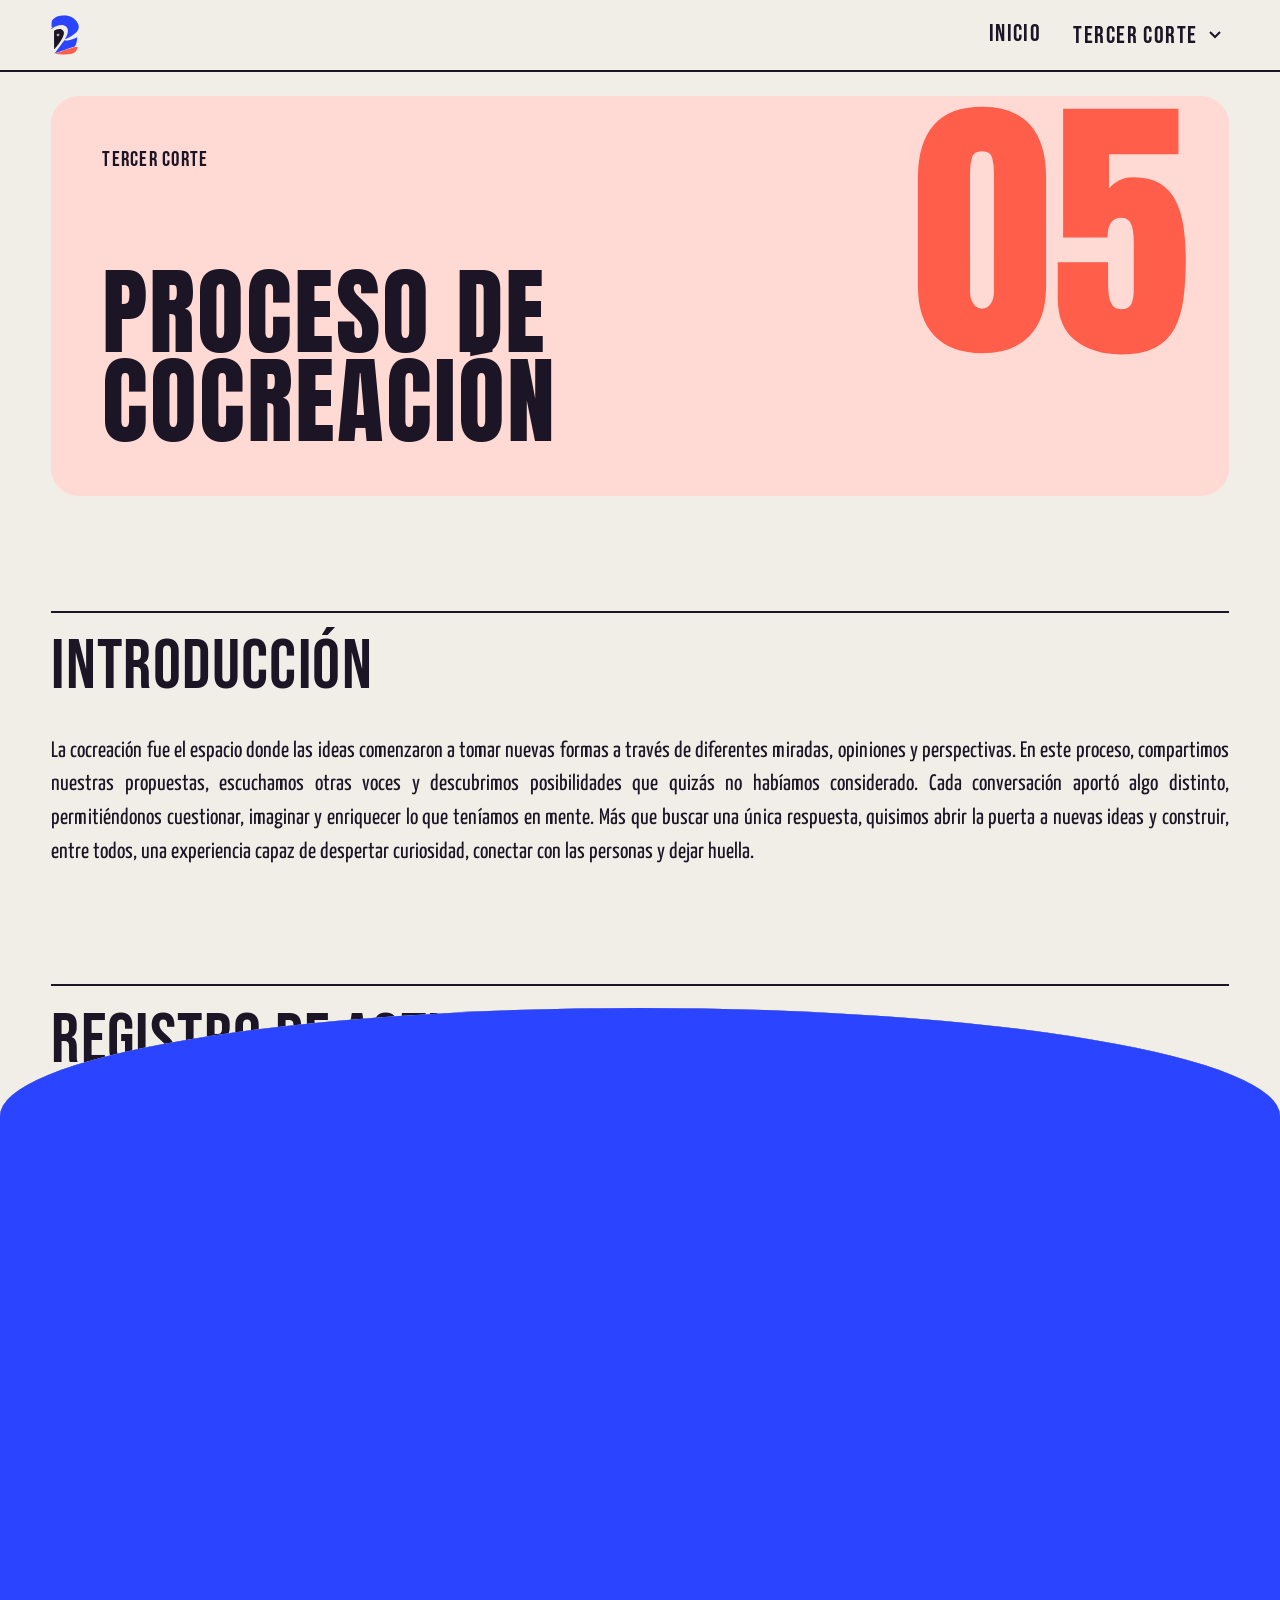
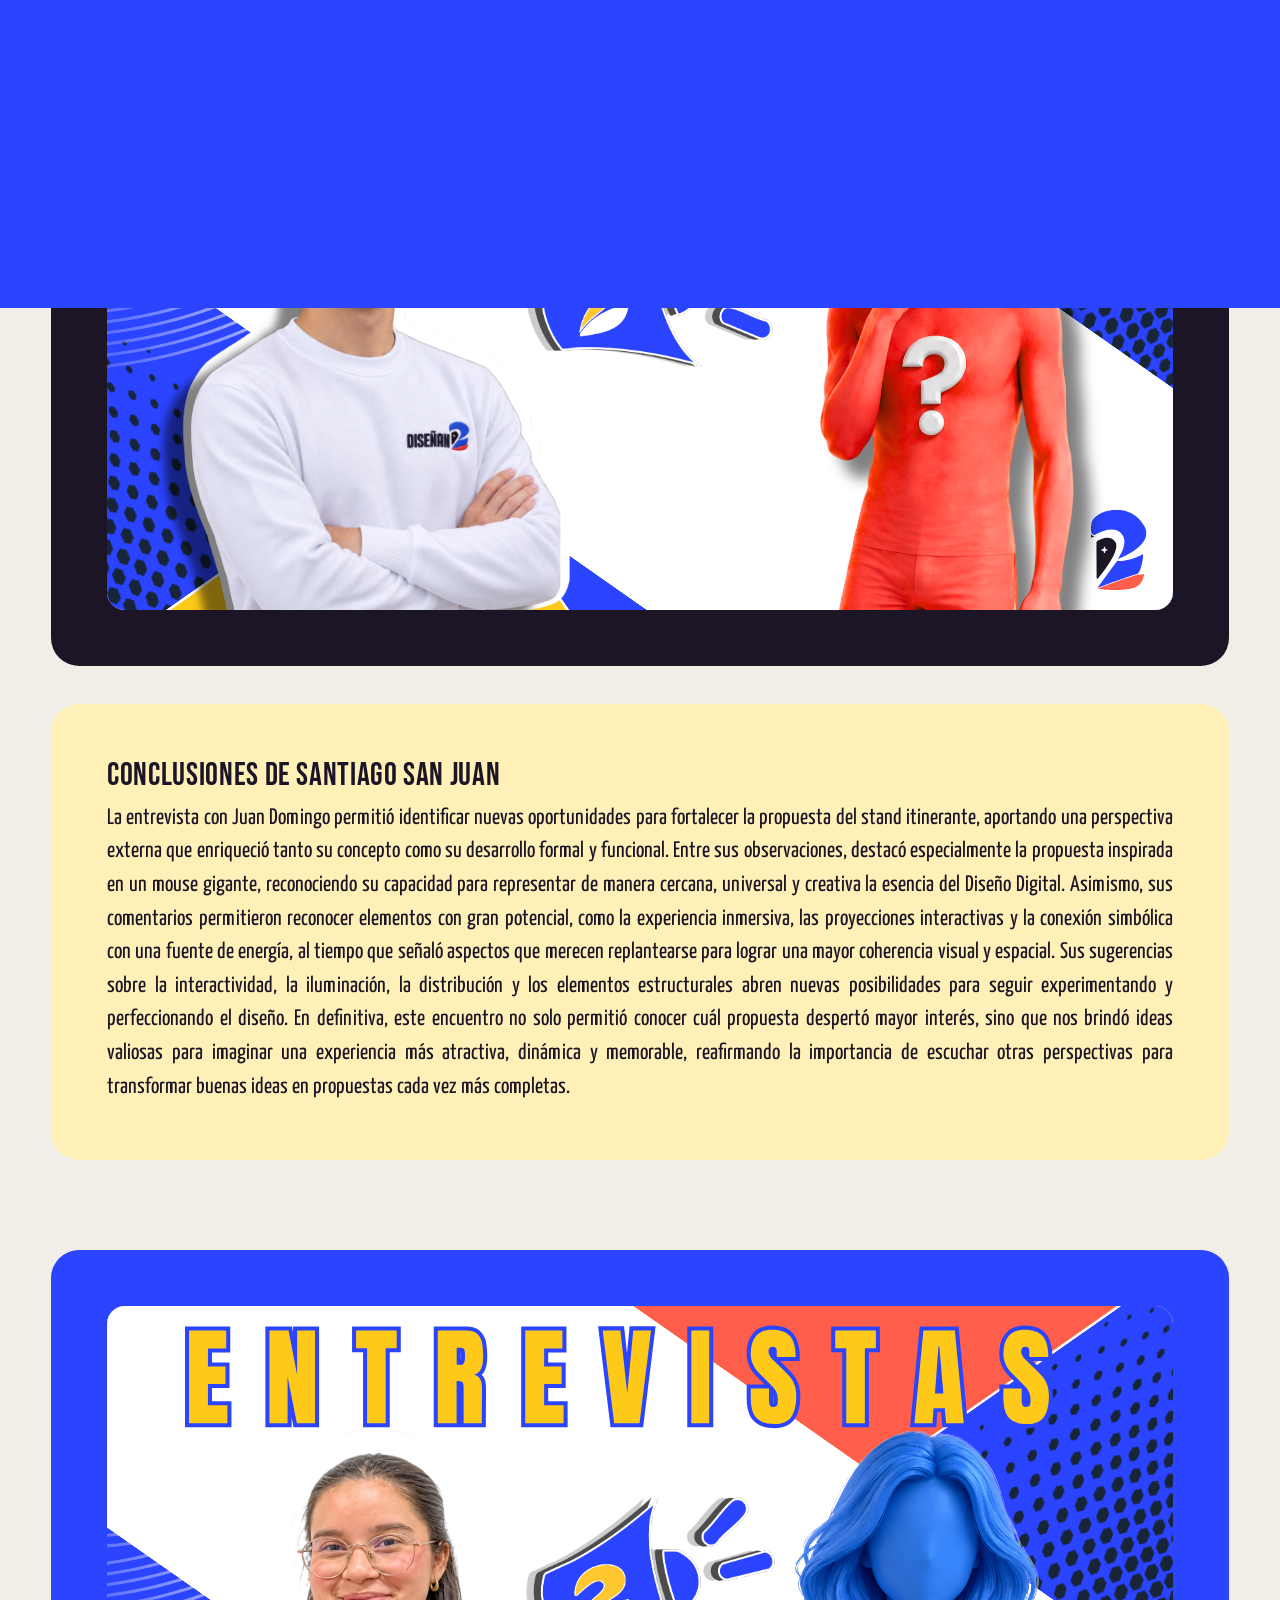
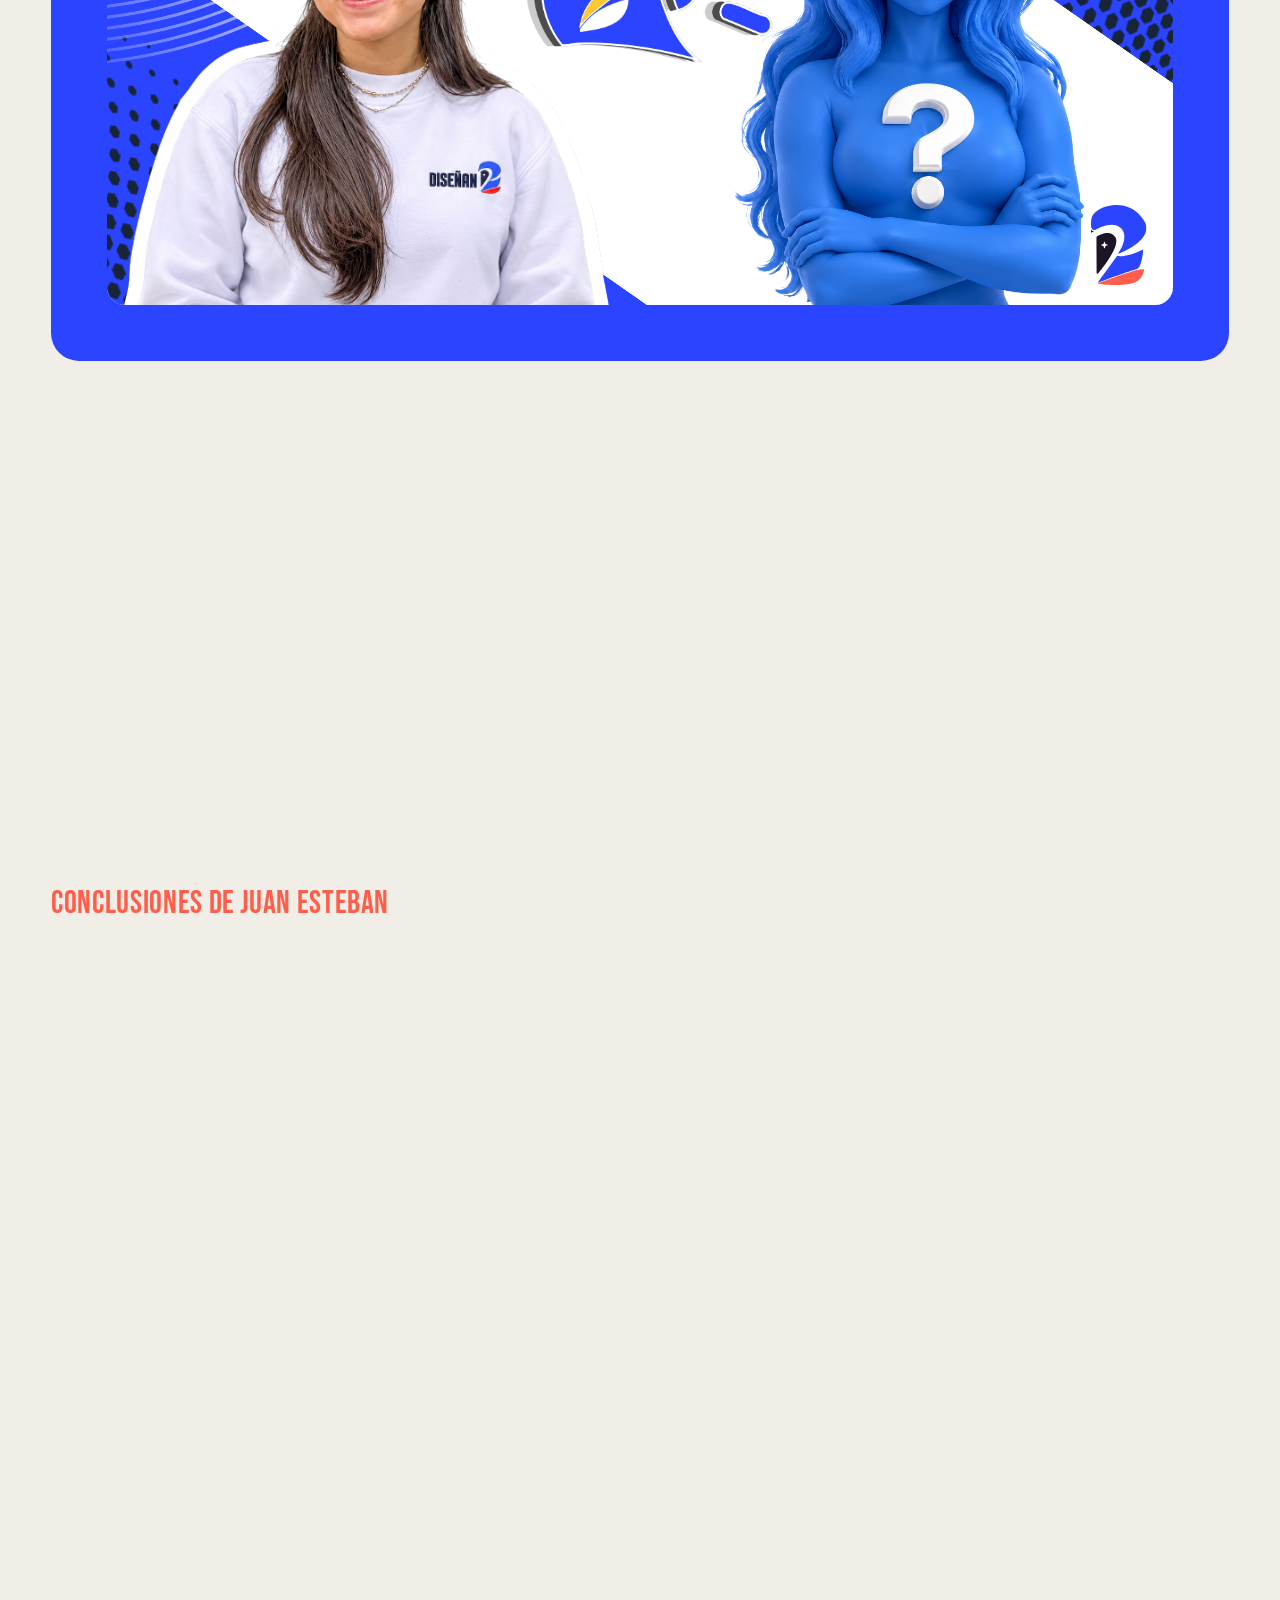
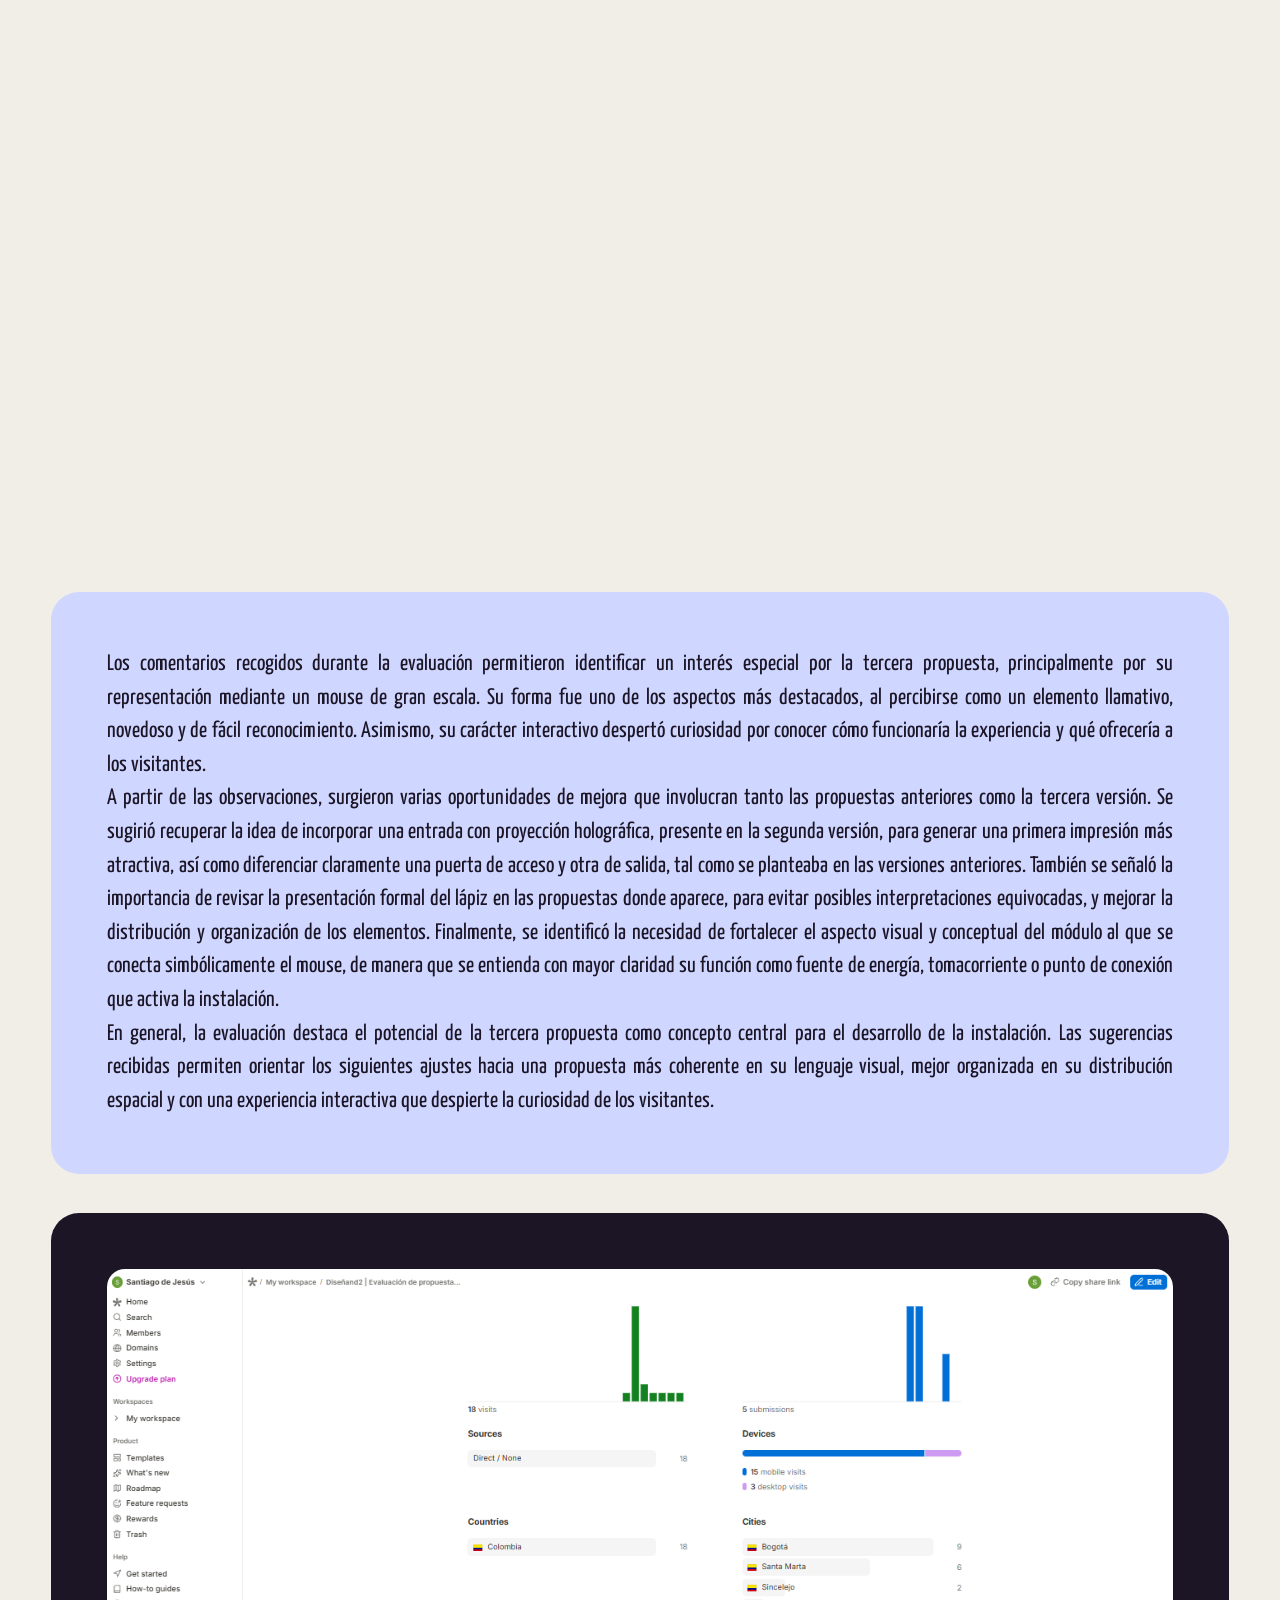
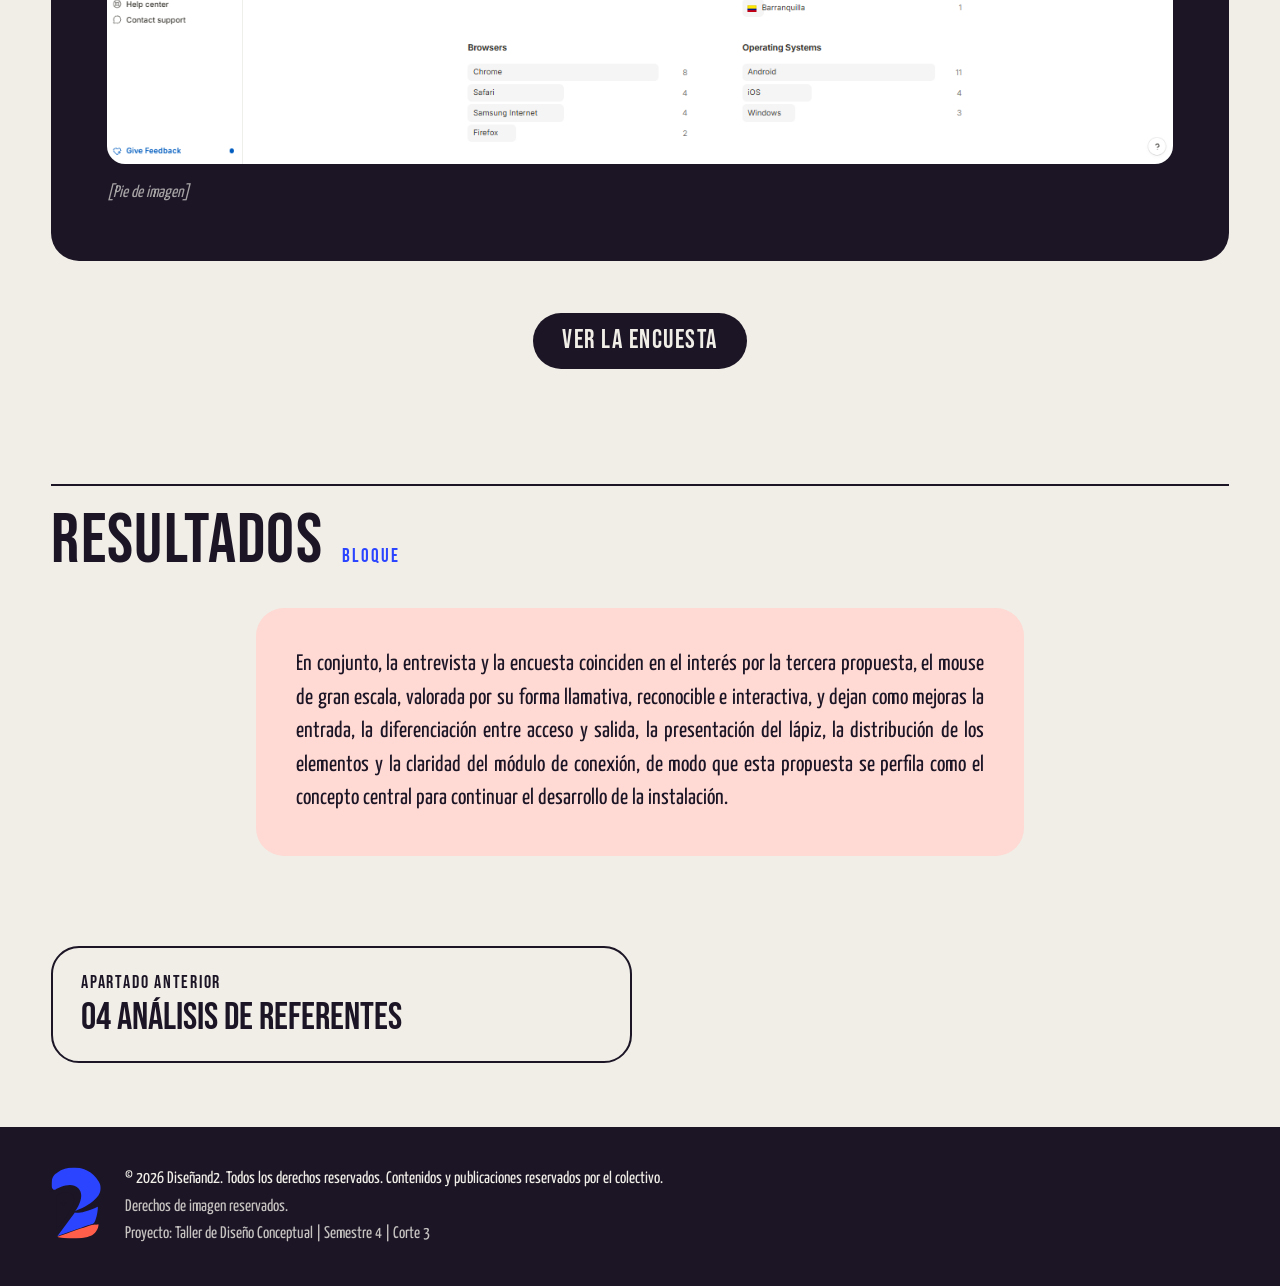
==== commit d2e1dc00: "Add files via upload" ====
--- a/paginas/cocreacion.html
+++ b/paginas/cocreacion.html
@@ -21,10 +21,10 @@
 <div class="sec-head reveal"><h2>Introducción</h2></div><div class="prose wide"><p>La cocreación fue el espacio donde las ideas comenzaron a tomar nuevas formas a través de diferentes miradas, opiniones y perspectivas. En este proceso, compartimos nuestras propuestas, escuchamos otras voces y descubrimos posibilidades que quizás no habíamos considerado. Cada conversación aportó algo distinto, permitiéndonos cuestionar, imaginar y enriquecer lo que teníamos en mente. Más que buscar una única respuesta, quisimos abrir la puerta a nuevas ideas y construir, entre todos, una experiencia capaz de despertar curiosidad, conectar con las personas y dejar huella.</p></div>
   </section>
   <section class="wrap psec" id="registro">
-<div class="sec-head reveal"><h2>Registro de actividades</h2><span class="tag">Bloque</span></div><ol class="log"><li class="reveal"><span class="d">16 nov 2026</span><div><h3 style="font-size:1.8rem">Encuestas</h3><p class="pending">[Descripción del registro]</p></div></li><li class="reveal"><span class="d">17 nov 2026</span><div><h3 style="font-size:1.8rem">Entrevistas</h3><p class="pending">[Descripción del registro]</p></div></li></ol>
+<div class="sec-head reveal"><h2>Registro de actividades</h2><span class="tag">Bloque</span></div><ol class="log"><li class="reveal"><span class="d">16 nov 2026</span><div><h3 style="font-size:1.8rem">Encuestas</h3><p>Realizamos encuestas para conocer las opiniones, intereses y expectativas de los estudiantes frente a la carrera de Diseño Digital. Sus respuestas nos ayudaron a identificar qué aspectos despiertan mayor curiosidad y cómo podríamos conectar con nuestro público.</p></div></li><li class="reveal"><span class="d">17 nov 2026</span><div><h3 style="font-size:1.8rem">Entrevistas</h3><p>Conversamos con diferentes personas para conocer sus perspectivas, escuchar sus opiniones sobre nuestras propuestas y descubrir nuevas posibilidades. Sus aportes nos permitieron reconocer fortalezas y aspectos por mejorar en el desarrollo de la instalación.</p></div></li></ol>
   </section>
   <section class="wrap psec" id="conclusiones">
-<div class="sec-head reveal"><h2 class="cc-title">Conclusiones de las entrevistas</h2></div><div class="cc-stack"><div class="cc-pair"><article class="panel violet cc-card reveal"><figure class="fig reveal"><a class="yt-link" href="https://youtu.be/iqMjrh6LOK8?si=TLN0Td0Z2tZzS99j" target="_blank" rel="noopener" aria-label="Ver la entrevista de Santiago San Juan en YouTube (se abre en una pestaña nueva)"><img src="../assets/images/entrevista-santiago.svg" alt="Entrevista de Santiago San Juan; al pulsar se abre el video en YouTube" loading="lazy" decoding="async" style="width:100%;aspect-ratio:16/9;object-fit:cover;border-radius:var(--r-m);display:block"></a><figcaption class="pending">[Pie de imagen]</figcaption></figure></article><article class="panel soft-y cc-card reveal"><h3 style="font-size:2rem;margin:0 0 .6rem">Conclusiones de Santiago San Juan</h3><div class="prose wide"><p>La entrevista con Juan Domingo permitió identificar nuevas oportunidades para fortalecer la propuesta del stand itinerante, aportando una perspectiva externa que enriqueció tanto su concepto como su desarrollo formal y funcional. Entre sus observaciones, destacó especialmente la propuesta inspirada en un mouse gigante, reconociendo su capacidad para representar de manera cercana, universal y creativa la esencia del Diseño Digital. Asimismo, sus comentarios permitieron reconocer elementos con gran potencial, como la experiencia inmersiva, las proyecciones interactivas y la conexión simbólica con una fuente de energía, al tiempo que señaló aspectos que merecen replantearse para lograr una mayor coherencia visual y espacial. Sus sugerencias sobre la interactividad, la iluminación, la distribución y los elementos estructurales abren nuevas posibilidades para seguir experimentando y perfeccionando el diseño. En definitiva, este encuentro no solo permitió conocer cuál propuesta despertó mayor interés, sino que nos brindó ideas valiosas para imaginar una experiencia más atractiva, dinámica y memorable, reafirmando la importancia de escuchar otras perspectivas para transformar buenas ideas en propuestas cada vez más completas.</p></div></article></div><div class="cc-pair"><article class="panel blue cc-card reveal"><figure class="fig reveal"><a class="yt-link" href="https://youtu.be/nU_LAWBJ_xc" target="_blank" rel="noopener" aria-label="Ver la entrevista de Valentina Martínez en YouTube (se abre en una pestaña nueva)"><img src="../assets/images/entrevista-valentina.svg" alt="Entrevista de Valentina Martínez; al pulsar se abre el video en YouTube" loading="lazy" decoding="async" style="width:100%;aspect-ratio:16/9;object-fit:cover;border-radius:var(--r-m);display:block"></a><figcaption class="pending">[Pie de imagen]</figcaption></figure></article><article class="panel soft-c cc-card reveal"><h3>Conclusiones de Valentina Martínez</h3><div class="prose wide"><p>La entrevista con Valentina Martínez permitió conocer una perspectiva externa que aporta nuevas ideas para seguir enriqueciendo el desarrollo de la instalación. Sus observaciones destacan la importancia de construir una propuesta visualmente atractiva, pero también clara y coherente, en la que cada elemento contribuya a comunicar su propósito. Asimismo, sus aportes permiten reconocer que el valor de la experiencia no debe quedarse únicamente en su apariencia, sino en lo que ofrece a quienes la visitan: un espacio donde puedan explorar, experimentar y descubrir de manera práctica las posibilidades del Diseño Digital. De esta manera, sus comentarios invitan a fortalecer el carácter participativo de la instalación, aprovechando recursos como las estaciones digitales, las proyecciones y las muestras de trabajos estudiantiles para transformar la curiosidad inicial en una experiencia cercana, dinámica y significativa para los futuros estudiantes.</p></div></article></div><div class="cc-juan"><h3 class="cc-group">Conclusiones de Juan Esteban</h3><div class="cc-cols"><article class="panel soft-b cc-card reveal"><figure class="fig reveal"><a class="yt-link" href="https://youtu.be/VYRsvcKxu4E" target="_blank" rel="noopener" aria-label="Ver la entrevista con Alberto en YouTube (se abre en una pestaña nueva)"><img src="../assets/images/entrevista-juan-esteban.svg" alt="Entrevista con Alberto; al pulsar se abre el video en YouTube" loading="lazy" decoding="async" style="width:100%;aspect-ratio:16/9;object-fit:cover;border-radius:var(--r-m);display:block"></a><figcaption class="pending">[Pie de imagen]</figcaption></figure><h4 class="cc-kicker">Conclusión de entrevista 1</h4><h3>Alberto</h3><div class="prose wide"><p>La entrevista con Alberto permitió reconocer el potencial de una propuesta que sorprenda y despierte curiosidad desde el primer momento. Su preferencia por la segunda versión demuestra el interés que puede generar su carácter diferente y llamativo, especialmente entre los estudiantes que están próximos a elegir una carrera. Sin embargo, también señaló algunos aspectos que necesitan mayor atención, como la claridad de la entrada, la apariencia de la estructura exterior y la organización del recorrido. Estos elementos son importantes para que los visitantes comprendan cómo ingresar, puedan orientarse y sepan qué encontrarán dentro de la instalación. Sus observaciones invitan a fortalecer tanto la primera impresión como el desarrollo de la experiencia, procurando que la propuesta no solo atraiga las miradas, sino que también mantenga el interés de quienes decidan acercarse y participar.</p></div></article><article class="panel soft-b cc-card reveal"><figure class="fig reveal"><a class="yt-link" href="https://youtu.be/jKoI1oGO05Y" target="_blank" rel="noopener" aria-label="Ver la entrevista con Deluque en YouTube (se abre en una pestaña nueva)"><img src="../assets/images/entrevista-juan-esteban.svg" alt="Entrevista con Deluque; al pulsar se abre el video en YouTube" loading="lazy" decoding="async" style="width:100%;aspect-ratio:16/9;object-fit:cover;border-radius:var(--r-m);display:block"></a><figcaption class="pending">[Pie de imagen]</figcaption></figure><h4 class="cc-kicker">Conclusión de entrevista 2</h4><h3>Deluque</h3><div class="prose wide"><p>La entrevista con Deluque permitió identificar la importancia de que la instalación no solo resulte llamativa, sino que también comunique su propósito de manera clara. Su valoración de la segunda propuesta destaca su carácter disruptivo y su capacidad para generar una impresión en quienes la observan. A partir de sus comentarios, surge la posibilidad de reforzar la apariencia exterior mediante elementos que permitan relacionar más fácilmente su forma con el Diseño Digital. En este sentido, su sugerencia de explorar recursos reconocibles, como un USB o un mouse, abre nuevas alternativas para enriquecer su identidad visual. También señaló la importancia de revisar aquellos elementos que puedan generar confusión y de explicar mejor qué encontrarán los visitantes en el interior. Sus aportes invitan a conseguir un equilibrio entre una apariencia que despierte curiosidad y una experiencia interior que resulte comprensible, atractiva y fácil de recorrer.</p></div></article></div></div></div></section>
+<div class="sec-head reveal"><h2 class="cc-title">Conclusiones de las entrevistas</h2></div><div class="cc-stack"><div class="cc-pair"><article class="panel violet cc-card reveal"><figure class="fig reveal"><a class="yt-link" href="https://youtu.be/iqMjrh6LOK8?si=TLN0Td0Z2tZzS99j" target="_blank" rel="noopener" aria-label="Ver la entrevista de Santiago San Juan en YouTube (se abre en una pestaña nueva)"><img src="../assets/images/entrevista-santiago.svg" alt="Entrevista de Santiago San Juan; al pulsar se abre el video en YouTube" loading="lazy" decoding="async" style="width:100%;aspect-ratio:16/9;object-fit:cover;border-radius:var(--r-m);display:block"></a></figure></article><article class="panel soft-y cc-card reveal"><h3 style="font-size:2rem;margin:0 0 .6rem">Conclusiones de Santiago San Juan</h3><div class="prose wide"><p>La entrevista con Juan Domingo permitió identificar nuevas oportunidades para fortalecer la propuesta del stand itinerante, aportando una perspectiva externa que enriqueció tanto su concepto como su desarrollo formal y funcional. Entre sus observaciones, destacó especialmente la propuesta inspirada en un mouse gigante, reconociendo su capacidad para representar de manera cercana, universal y creativa la esencia del Diseño Digital. Asimismo, sus comentarios permitieron reconocer elementos con gran potencial, como la experiencia inmersiva, las proyecciones interactivas y la conexión simbólica con una fuente de energía, al tiempo que señaló aspectos que merecen replantearse para lograr una mayor coherencia visual y espacial. Sus sugerencias sobre la interactividad, la iluminación, la distribución y los elementos estructurales abren nuevas posibilidades para seguir experimentando y perfeccionando el diseño. En definitiva, este encuentro no solo permitió conocer cuál propuesta despertó mayor interés, sino que nos brindó ideas valiosas para imaginar una experiencia más atractiva, dinámica y memorable, reafirmando la importancia de escuchar otras perspectivas para transformar buenas ideas en propuestas cada vez más completas.</p></div></article></div><div class="cc-pair"><article class="panel blue cc-card reveal"><figure class="fig reveal"><a class="yt-link" href="https://youtu.be/nU_LAWBJ_xc" target="_blank" rel="noopener" aria-label="Ver la entrevista de Valentina Martínez en YouTube (se abre en una pestaña nueva)"><img src="../assets/images/entrevista-valentina.svg" alt="Entrevista de Valentina Martínez; al pulsar se abre el video en YouTube" loading="lazy" decoding="async" style="width:100%;aspect-ratio:16/9;object-fit:cover;border-radius:var(--r-m);display:block"></a></figure></article><article class="panel soft-c cc-card reveal"><h3>Conclusiones de Valentina Martínez</h3><div class="prose wide"><p>La entrevista con Valentina Martínez permitió conocer una perspectiva externa que aporta nuevas ideas para seguir enriqueciendo el desarrollo de la instalación. Sus observaciones destacan la importancia de construir una propuesta visualmente atractiva, pero también clara y coherente, en la que cada elemento contribuya a comunicar su propósito. Asimismo, sus aportes permiten reconocer que el valor de la experiencia no debe quedarse únicamente en su apariencia, sino en lo que ofrece a quienes la visitan: un espacio donde puedan explorar, experimentar y descubrir de manera práctica las posibilidades del Diseño Digital. De esta manera, sus comentarios invitan a fortalecer el carácter participativo de la instalación, aprovechando recursos como las estaciones digitales, las proyecciones y las muestras de trabajos estudiantiles para transformar la curiosidad inicial en una experiencia cercana, dinámica y significativa para los futuros estudiantes.</p></div></article></div><div class="cc-juan"><h3 class="cc-group">Conclusiones de Juan Esteban</h3><div class="cc-cols"><article class="panel soft-b cc-card reveal"><figure class="fig reveal"><a class="yt-link" href="https://youtu.be/VYRsvcKxu4E" target="_blank" rel="noopener" aria-label="Ver la entrevista con Alberto en YouTube (se abre en una pestaña nueva)"><img src="../assets/images/entrevista-juan-esteban.svg" alt="Entrevista con Alberto; al pulsar se abre el video en YouTube" loading="lazy" decoding="async" style="width:100%;aspect-ratio:16/9;object-fit:cover;border-radius:var(--r-m);display:block"></a></figure><h4 class="cc-kicker">Conclusión de entrevista 1</h4><h3>Alberto</h3><div class="prose wide"><p>La entrevista con Alberto permitió reconocer el potencial de una propuesta que sorprenda y despierte curiosidad desde el primer momento. Su preferencia por la segunda versión demuestra el interés que puede generar su carácter diferente y llamativo, especialmente entre los estudiantes que están próximos a elegir una carrera. Sin embargo, también señaló algunos aspectos que necesitan mayor atención, como la claridad de la entrada, la apariencia de la estructura exterior y la organización del recorrido. Estos elementos son importantes para que los visitantes comprendan cómo ingresar, puedan orientarse y sepan qué encontrarán dentro de la instalación. Sus observaciones invitan a fortalecer tanto la primera impresión como el desarrollo de la experiencia, procurando que la propuesta no solo atraiga las miradas, sino que también mantenga el interés de quienes decidan acercarse y participar.</p></div></article><article class="panel soft-b cc-card reveal"><figure class="fig reveal"><a class="yt-link" href="https://youtu.be/jKoI1oGO05Y" target="_blank" rel="noopener" aria-label="Ver la entrevista con Deluque en YouTube (se abre en una pestaña nueva)"><img src="../assets/images/entrevista-juan-esteban.svg" alt="Entrevista con Deluque; al pulsar se abre el video en YouTube" loading="lazy" decoding="async" style="width:100%;aspect-ratio:16/9;object-fit:cover;border-radius:var(--r-m);display:block"></a></figure><h4 class="cc-kicker">Conclusión de entrevista 2</h4><h3>Deluque</h3><div class="prose wide"><p>La entrevista con Deluque permitió identificar la importancia de que la instalación no solo resulte llamativa, sino que también comunique su propósito de manera clara. Su valoración de la segunda propuesta destaca su carácter disruptivo y su capacidad para generar una impresión en quienes la observan. A partir de sus comentarios, surge la posibilidad de reforzar la apariencia exterior mediante elementos que permitan relacionar más fácilmente su forma con el Diseño Digital. En este sentido, su sugerencia de explorar recursos reconocibles, como un USB o un mouse, abre nuevas alternativas para enriquecer su identidad visual. También señaló la importancia de revisar aquellos elementos que puedan generar confusión y de explicar mejor qué encontrarán los visitantes en el interior. Sus aportes invitan a conseguir un equilibrio entre una apariencia que despierte curiosidad y una experiencia interior que resulte comprensible, atractiva y fácil de recorrer.</p></div></article></div></div></div></section>
   <section class="wrap psec" id="encuestas">
 <div class="sec-head reveal"><h2>Proceso de encuestas</h2><span class="tag">Bloque</span></div><div class="cc-pair"><article class="panel soft-b cc-card reveal"><div class="prose wide"><p>Los comentarios recogidos durante la evaluación permitieron identificar un interés especial por la tercera propuesta, principalmente por su representación mediante un mouse de gran escala. Su forma fue uno de los aspectos más destacados, al percibirse como un elemento llamativo, novedoso y de fácil reconocimiento. Asimismo, su carácter interactivo despertó curiosidad por conocer cómo funcionaría la experiencia y qué ofrecería a los visitantes.</p><p>A partir de las observaciones, surgieron varias oportunidades de mejora que involucran tanto las propuestas anteriores como la tercera versión. Se sugirió recuperar la idea de incorporar una entrada con proyección holográfica, presente en la segunda versión, para generar una primera impresión más atractiva, así como diferenciar claramente una puerta de acceso y otra de salida, tal como se planteaba en las versiones anteriores. También se señaló la importancia de revisar la presentación formal del lápiz en las propuestas donde aparece, para evitar posibles interpretaciones equivocadas, y mejorar la distribución y organización de los elementos. Finalmente, se identificó la necesidad de fortalecer el aspecto visual y conceptual del módulo al que se conecta simbólicamente el mouse, de manera que se entienda con mayor claridad su función como fuente de energía, tomacorriente o punto de conexión que activa la instalación.</p><p>En general, la evaluación destaca el potencial de la tercera propuesta como concepto central para el desarrollo de la instalación. Las sugerencias recibidas permiten orientar los siguientes ajustes hacia una propuesta más coherente en su lenguaje visual, mejor organizada en su distribución espacial y con una experiencia interactiva que despierte la curiosidad de los visitantes.</p></div></article><article class="panel violet cc-card reveal"><figure class="fig"><img src="../assets/images/encuesta-evidencia.png" alt="Captura de la encuesta realizada en Tally" loading="lazy" decoding="async" style="width:100%;border-radius:var(--r-m);display:block"><figcaption class="pending">[Pie de imagen]</figcaption></figure></article></div><p class="cc-cta reveal"><a class="btn" href="https://tally.so/r/laOV46" target="_blank" rel="noopener">Ver la encuesta</a></p>
   </section>
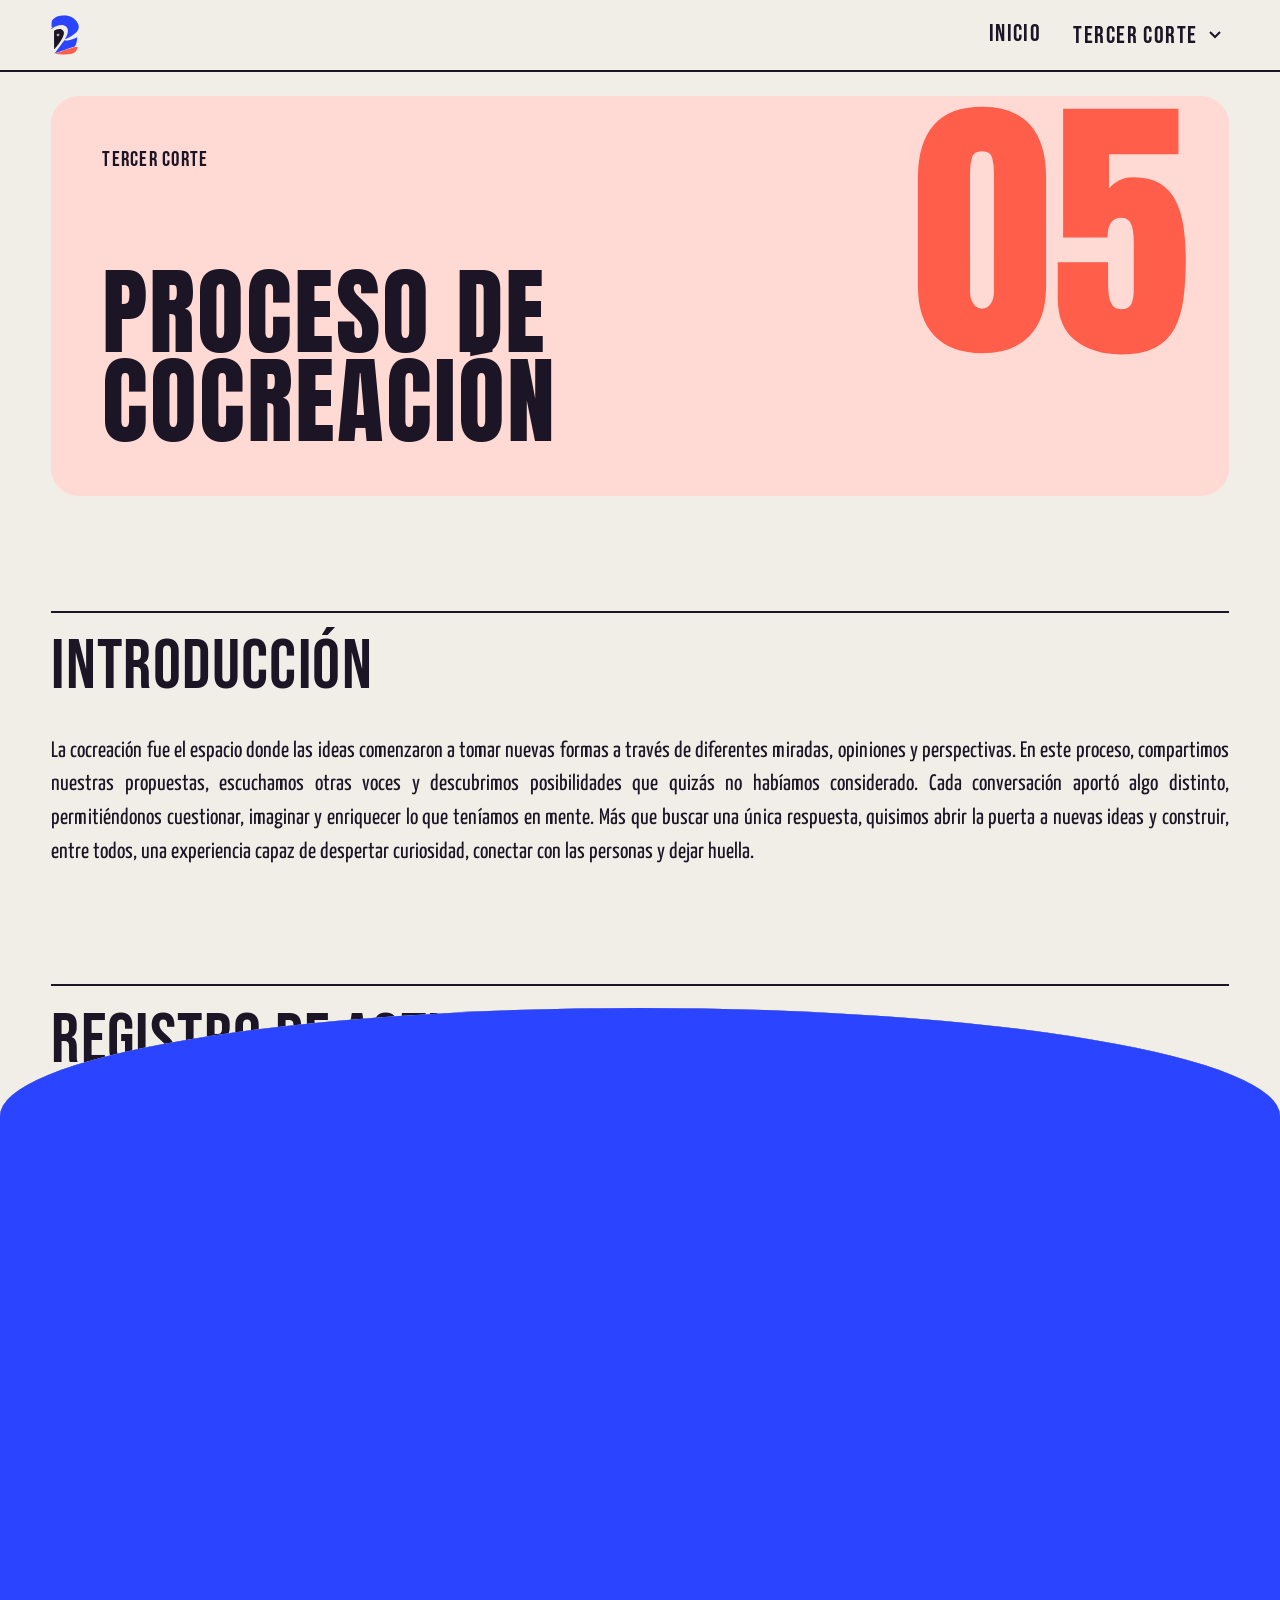
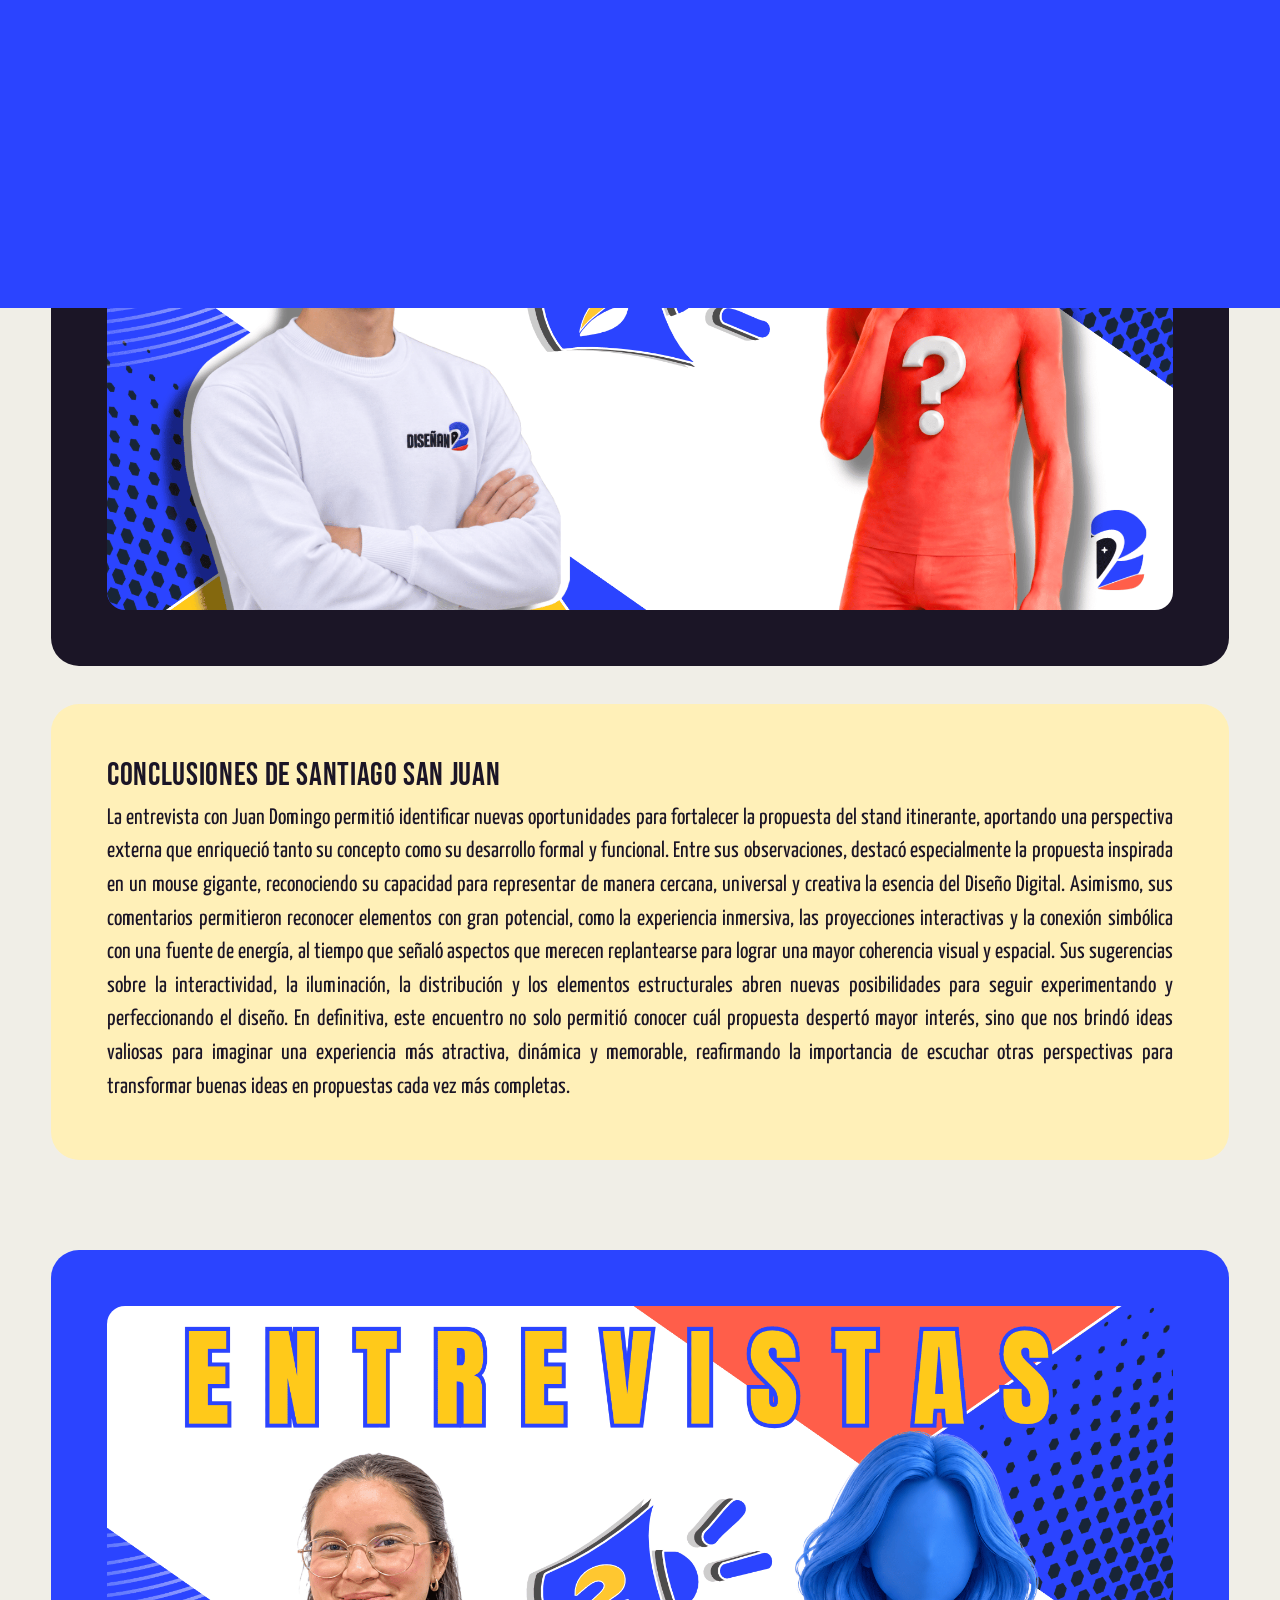
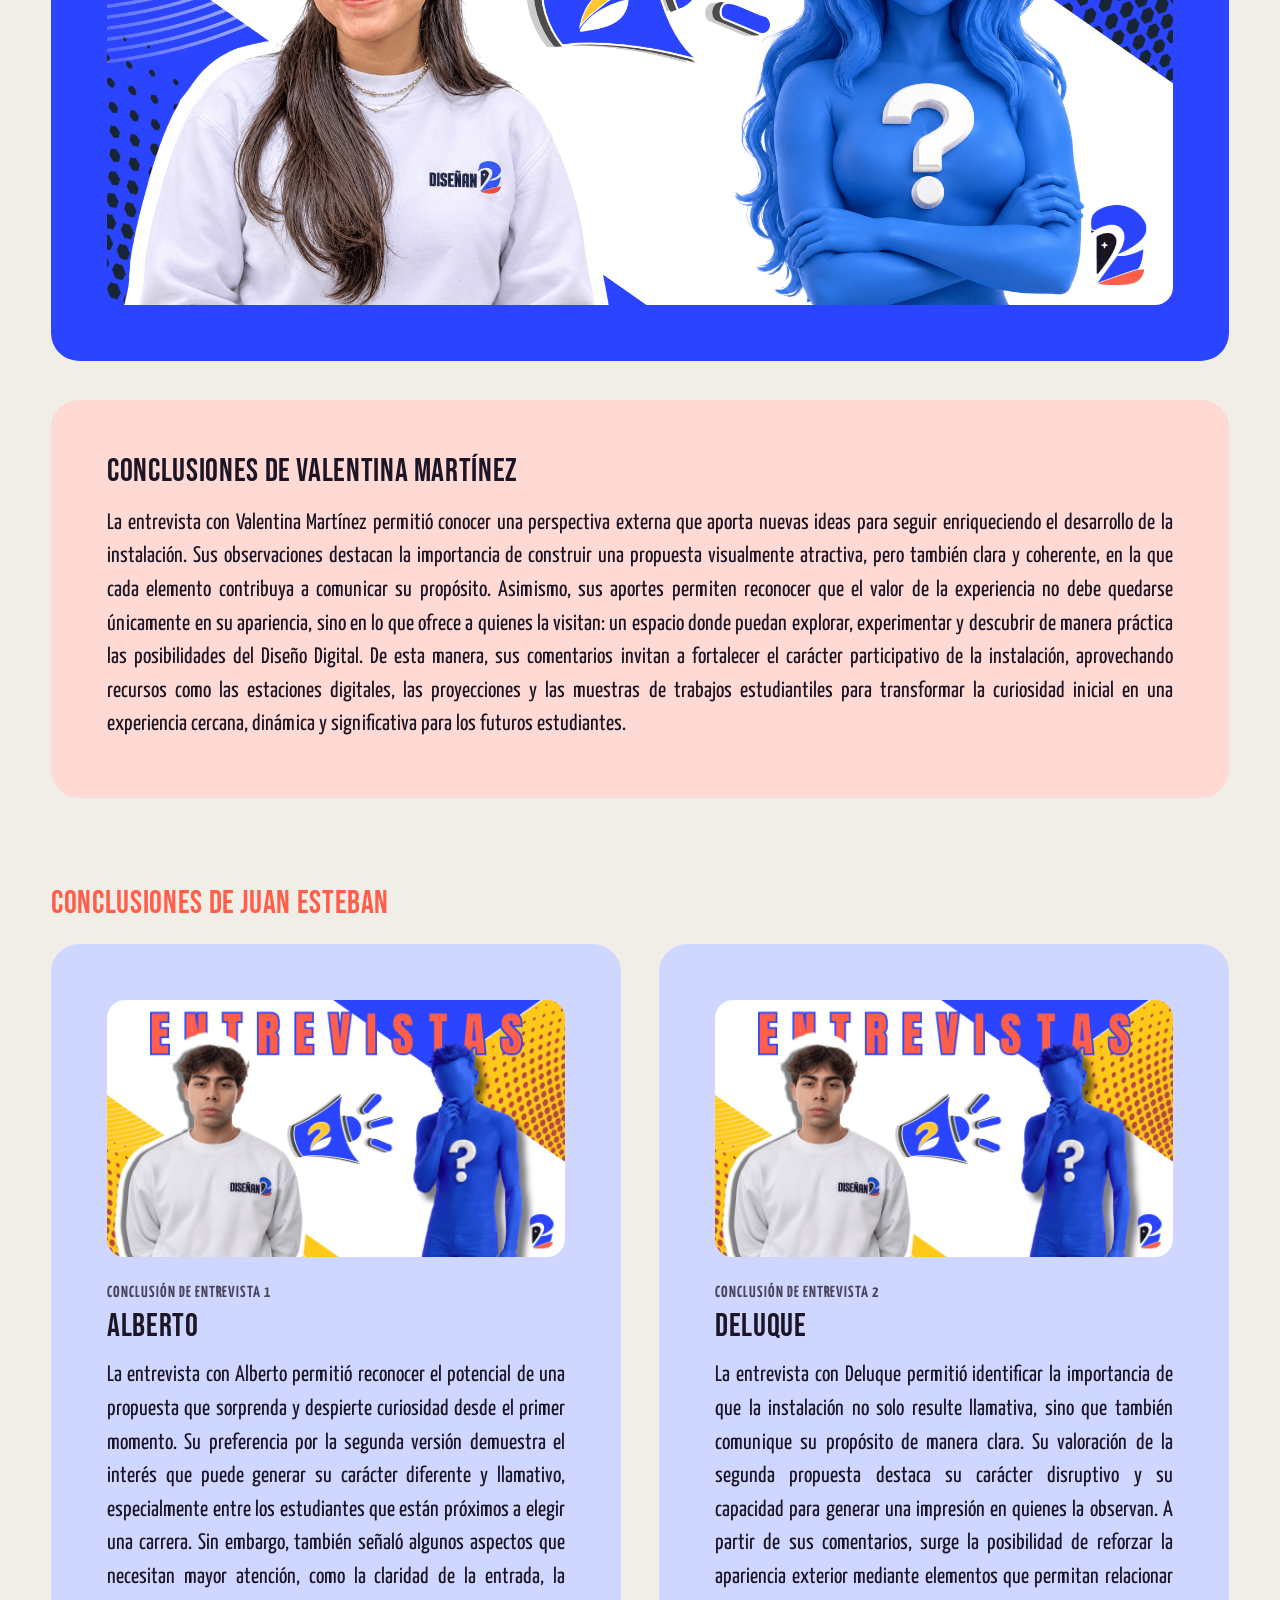
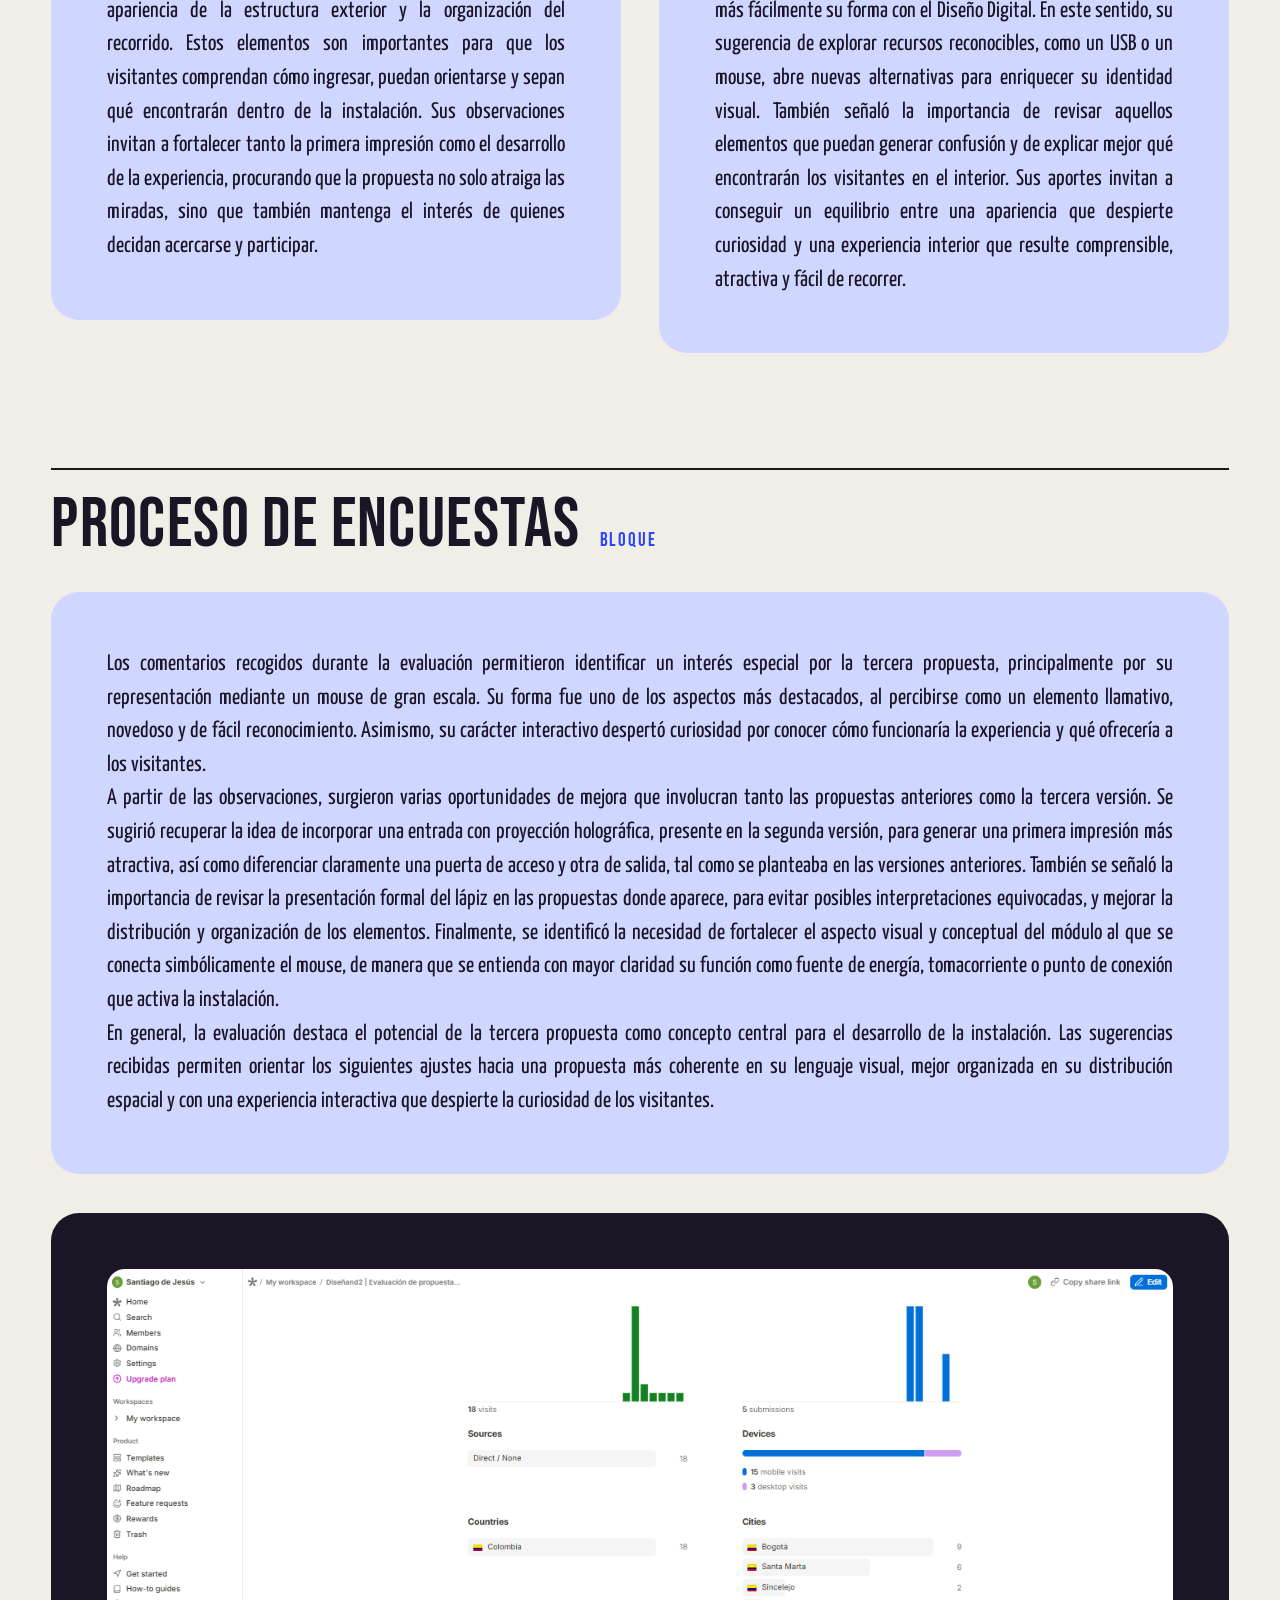
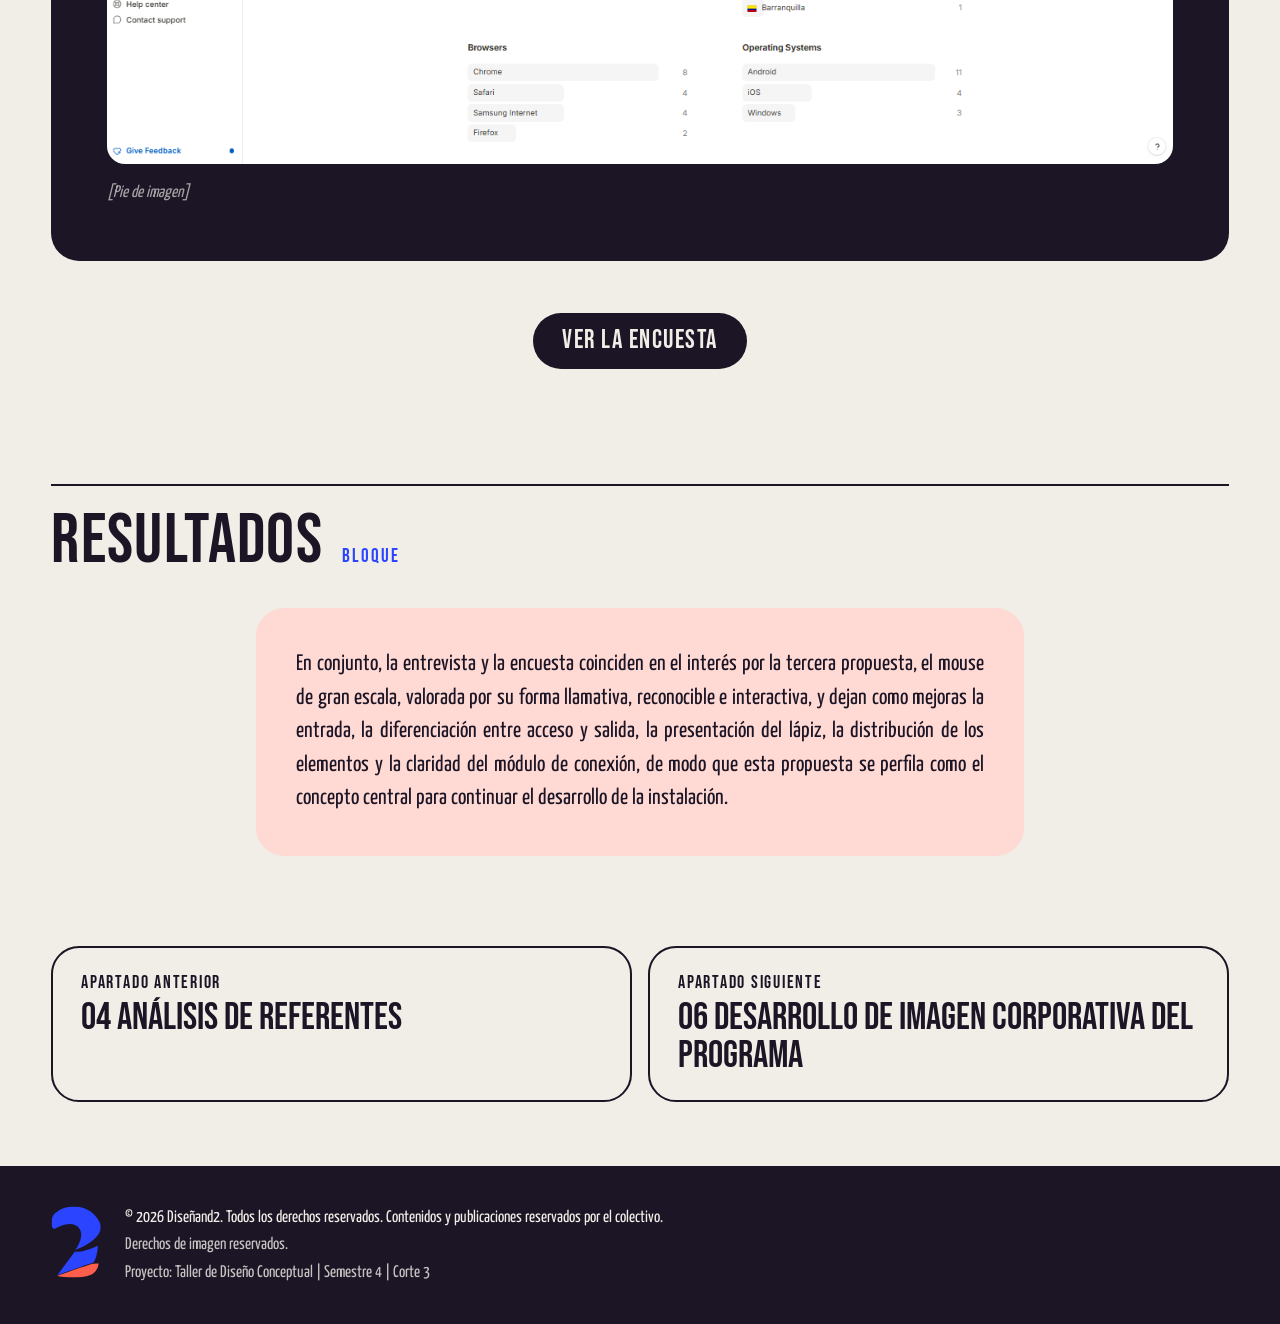
==== commit 0ce97a5c: "Add files via upload" ====
--- a/paginas/cocreacion.html
+++ b/paginas/cocreacion.html
@@ -24,7 +24,7 @@
 <div class="sec-head reveal"><h2>Registro de actividades</h2><span class="tag">Bloque</span></div><ol class="log"><li class="reveal"><span class="d">16 nov 2026</span><div><h3 style="font-size:1.8rem">Encuestas</h3><p>Realizamos encuestas para conocer las opiniones, intereses y expectativas de los estudiantes frente a la carrera de Diseño Digital. Sus respuestas nos ayudaron a identificar qué aspectos despiertan mayor curiosidad y cómo podríamos conectar con nuestro público.</p></div></li><li class="reveal"><span class="d">17 nov 2026</span><div><h3 style="font-size:1.8rem">Entrevistas</h3><p>Conversamos con diferentes personas para conocer sus perspectivas, escuchar sus opiniones sobre nuestras propuestas y descubrir nuevas posibilidades. Sus aportes nos permitieron reconocer fortalezas y aspectos por mejorar en el desarrollo de la instalación.</p></div></li></ol>
   </section>
   <section class="wrap psec" id="conclusiones">
-<div class="sec-head reveal"><h2 class="cc-title">Conclusiones de las entrevistas</h2></div><div class="cc-stack"><div class="cc-pair"><article class="panel violet cc-card reveal"><figure class="fig reveal"><a class="yt-link" href="https://youtu.be/iqMjrh6LOK8?si=TLN0Td0Z2tZzS99j" target="_blank" rel="noopener" aria-label="Ver la entrevista de Santiago San Juan en YouTube (se abre en una pestaña nueva)"><img src="../assets/images/entrevista-santiago.svg" alt="Entrevista de Santiago San Juan; al pulsar se abre el video en YouTube" loading="lazy" decoding="async" style="width:100%;aspect-ratio:16/9;object-fit:cover;border-radius:var(--r-m);display:block"></a></figure></article><article class="panel soft-y cc-card reveal"><h3 style="font-size:2rem;margin:0 0 .6rem">Conclusiones de Santiago San Juan</h3><div class="prose wide"><p>La entrevista con Juan Domingo permitió identificar nuevas oportunidades para fortalecer la propuesta del stand itinerante, aportando una perspectiva externa que enriqueció tanto su concepto como su desarrollo formal y funcional. Entre sus observaciones, destacó especialmente la propuesta inspirada en un mouse gigante, reconociendo su capacidad para representar de manera cercana, universal y creativa la esencia del Diseño Digital. Asimismo, sus comentarios permitieron reconocer elementos con gran potencial, como la experiencia inmersiva, las proyecciones interactivas y la conexión simbólica con una fuente de energía, al tiempo que señaló aspectos que merecen replantearse para lograr una mayor coherencia visual y espacial. Sus sugerencias sobre la interactividad, la iluminación, la distribución y los elementos estructurales abren nuevas posibilidades para seguir experimentando y perfeccionando el diseño. En definitiva, este encuentro no solo permitió conocer cuál propuesta despertó mayor interés, sino que nos brindó ideas valiosas para imaginar una experiencia más atractiva, dinámica y memorable, reafirmando la importancia de escuchar otras perspectivas para transformar buenas ideas en propuestas cada vez más completas.</p></div></article></div><div class="cc-pair"><article class="panel blue cc-card reveal"><figure class="fig reveal"><a class="yt-link" href="https://youtu.be/nU_LAWBJ_xc" target="_blank" rel="noopener" aria-label="Ver la entrevista de Valentina Martínez en YouTube (se abre en una pestaña nueva)"><img src="../assets/images/entrevista-valentina.svg" alt="Entrevista de Valentina Martínez; al pulsar se abre el video en YouTube" loading="lazy" decoding="async" style="width:100%;aspect-ratio:16/9;object-fit:cover;border-radius:var(--r-m);display:block"></a></figure></article><article class="panel soft-c cc-card reveal"><h3>Conclusiones de Valentina Martínez</h3><div class="prose wide"><p>La entrevista con Valentina Martínez permitió conocer una perspectiva externa que aporta nuevas ideas para seguir enriqueciendo el desarrollo de la instalación. Sus observaciones destacan la importancia de construir una propuesta visualmente atractiva, pero también clara y coherente, en la que cada elemento contribuya a comunicar su propósito. Asimismo, sus aportes permiten reconocer que el valor de la experiencia no debe quedarse únicamente en su apariencia, sino en lo que ofrece a quienes la visitan: un espacio donde puedan explorar, experimentar y descubrir de manera práctica las posibilidades del Diseño Digital. De esta manera, sus comentarios invitan a fortalecer el carácter participativo de la instalación, aprovechando recursos como las estaciones digitales, las proyecciones y las muestras de trabajos estudiantiles para transformar la curiosidad inicial en una experiencia cercana, dinámica y significativa para los futuros estudiantes.</p></div></article></div><div class="cc-juan"><h3 class="cc-group">Conclusiones de Juan Esteban</h3><div class="cc-cols"><article class="panel soft-b cc-card reveal"><figure class="fig reveal"><a class="yt-link" href="https://youtu.be/VYRsvcKxu4E" target="_blank" rel="noopener" aria-label="Ver la entrevista con Alberto en YouTube (se abre en una pestaña nueva)"><img src="../assets/images/entrevista-juan-esteban.svg" alt="Entrevista con Alberto; al pulsar se abre el video en YouTube" loading="lazy" decoding="async" style="width:100%;aspect-ratio:16/9;object-fit:cover;border-radius:var(--r-m);display:block"></a></figure><h4 class="cc-kicker">Conclusión de entrevista 1</h4><h3>Alberto</h3><div class="prose wide"><p>La entrevista con Alberto permitió reconocer el potencial de una propuesta que sorprenda y despierte curiosidad desde el primer momento. Su preferencia por la segunda versión demuestra el interés que puede generar su carácter diferente y llamativo, especialmente entre los estudiantes que están próximos a elegir una carrera. Sin embargo, también señaló algunos aspectos que necesitan mayor atención, como la claridad de la entrada, la apariencia de la estructura exterior y la organización del recorrido. Estos elementos son importantes para que los visitantes comprendan cómo ingresar, puedan orientarse y sepan qué encontrarán dentro de la instalación. Sus observaciones invitan a fortalecer tanto la primera impresión como el desarrollo de la experiencia, procurando que la propuesta no solo atraiga las miradas, sino que también mantenga el interés de quienes decidan acercarse y participar.</p></div></article><article class="panel soft-b cc-card reveal"><figure class="fig reveal"><a class="yt-link" href="https://youtu.be/jKoI1oGO05Y" target="_blank" rel="noopener" aria-label="Ver la entrevista con Deluque en YouTube (se abre en una pestaña nueva)"><img src="../assets/images/entrevista-juan-esteban.svg" alt="Entrevista con Deluque; al pulsar se abre el video en YouTube" loading="lazy" decoding="async" style="width:100%;aspect-ratio:16/9;object-fit:cover;border-radius:var(--r-m);display:block"></a></figure><h4 class="cc-kicker">Conclusión de entrevista 2</h4><h3>Deluque</h3><div class="prose wide"><p>La entrevista con Deluque permitió identificar la importancia de que la instalación no solo resulte llamativa, sino que también comunique su propósito de manera clara. Su valoración de la segunda propuesta destaca su carácter disruptivo y su capacidad para generar una impresión en quienes la observan. A partir de sus comentarios, surge la posibilidad de reforzar la apariencia exterior mediante elementos que permitan relacionar más fácilmente su forma con el Diseño Digital. En este sentido, su sugerencia de explorar recursos reconocibles, como un USB o un mouse, abre nuevas alternativas para enriquecer su identidad visual. También señaló la importancia de revisar aquellos elementos que puedan generar confusión y de explicar mejor qué encontrarán los visitantes en el interior. Sus aportes invitan a conseguir un equilibrio entre una apariencia que despierte curiosidad y una experiencia interior que resulte comprensible, atractiva y fácil de recorrer.</p></div></article></div></div></div></section>
+<div class="sec-head reveal"><h2 class="cc-title">Conclusiones de las entrevistas</h2></div><div class="cc-stack"><div class="cc-pair"><article class="panel violet cc-card reveal"><figure class="fig reveal"><a class="yt-link" href="https://youtu.be/iqMjrh6LOK8?si=TLN0Td0Z2tZzS99j" target="_blank" rel="noopener" aria-label="Ver la entrevista de Santiago San Juan en YouTube (se abre en una pestaña nueva)"><img src="../assets/images/entrevista-santiago.png" alt="Entrevista de Santiago San Juan; al pulsar se abre el video en YouTube" loading="lazy" decoding="async" style="width:100%;aspect-ratio:16/9;object-fit:cover;border-radius:var(--r-m);display:block"></a></figure></article><article class="panel soft-y cc-card reveal"><h3 style="font-size:2rem;margin:0 0 .6rem">Conclusiones de Santiago San Juan</h3><div class="prose wide"><p>La entrevista con Juan Domingo permitió identificar nuevas oportunidades para fortalecer la propuesta del stand itinerante, aportando una perspectiva externa que enriqueció tanto su concepto como su desarrollo formal y funcional. Entre sus observaciones, destacó especialmente la propuesta inspirada en un mouse gigante, reconociendo su capacidad para representar de manera cercana, universal y creativa la esencia del Diseño Digital. Asimismo, sus comentarios permitieron reconocer elementos con gran potencial, como la experiencia inmersiva, las proyecciones interactivas y la conexión simbólica con una fuente de energía, al tiempo que señaló aspectos que merecen replantearse para lograr una mayor coherencia visual y espacial. Sus sugerencias sobre la interactividad, la iluminación, la distribución y los elementos estructurales abren nuevas posibilidades para seguir experimentando y perfeccionando el diseño. En definitiva, este encuentro no solo permitió conocer cuál propuesta despertó mayor interés, sino que nos brindó ideas valiosas para imaginar una experiencia más atractiva, dinámica y memorable, reafirmando la importancia de escuchar otras perspectivas para transformar buenas ideas en propuestas cada vez más completas.</p></div></article></div><div class="cc-pair"><article class="panel blue cc-card reveal"><figure class="fig reveal"><a class="yt-link" href="https://youtu.be/nU_LAWBJ_xc" target="_blank" rel="noopener" aria-label="Ver la entrevista de Valentina Martínez en YouTube (se abre en una pestaña nueva)"><img src="../assets/images/entrevista-valentina.png" alt="Entrevista de Valentina Martínez; al pulsar se abre el video en YouTube" loading="lazy" decoding="async" style="width:100%;aspect-ratio:16/9;object-fit:cover;border-radius:var(--r-m);display:block"></a></figure></article><article class="panel soft-c cc-card reveal"><h3>Conclusiones de Valentina Martínez</h3><div class="prose wide"><p>La entrevista con Valentina Martínez permitió conocer una perspectiva externa que aporta nuevas ideas para seguir enriqueciendo el desarrollo de la instalación. Sus observaciones destacan la importancia de construir una propuesta visualmente atractiva, pero también clara y coherente, en la que cada elemento contribuya a comunicar su propósito. Asimismo, sus aportes permiten reconocer que el valor de la experiencia no debe quedarse únicamente en su apariencia, sino en lo que ofrece a quienes la visitan: un espacio donde puedan explorar, experimentar y descubrir de manera práctica las posibilidades del Diseño Digital. De esta manera, sus comentarios invitan a fortalecer el carácter participativo de la instalación, aprovechando recursos como las estaciones digitales, las proyecciones y las muestras de trabajos estudiantiles para transformar la curiosidad inicial en una experiencia cercana, dinámica y significativa para los futuros estudiantes.</p></div></article></div><div class="cc-juan"><h3 class="cc-group">Conclusiones de Juan Esteban</h3><div class="cc-cols"><article class="panel soft-b cc-card reveal"><figure class="fig reveal"><a class="yt-link" href="https://youtu.be/VYRsvcKxu4E" target="_blank" rel="noopener" aria-label="Ver la entrevista con Alberto en YouTube (se abre en una pestaña nueva)"><img src="../assets/images/entrevista-juan-esteban.png" alt="Entrevista con Alberto; al pulsar se abre el video en YouTube" loading="lazy" decoding="async" style="width:100%;aspect-ratio:16/9;object-fit:cover;border-radius:var(--r-m);display:block"></a></figure><h4 class="cc-kicker">Conclusión de entrevista 1</h4><h3>Alberto</h3><div class="prose wide"><p>La entrevista con Alberto permitió reconocer el potencial de una propuesta que sorprenda y despierte curiosidad desde el primer momento. Su preferencia por la segunda versión demuestra el interés que puede generar su carácter diferente y llamativo, especialmente entre los estudiantes que están próximos a elegir una carrera. Sin embargo, también señaló algunos aspectos que necesitan mayor atención, como la claridad de la entrada, la apariencia de la estructura exterior y la organización del recorrido. Estos elementos son importantes para que los visitantes comprendan cómo ingresar, puedan orientarse y sepan qué encontrarán dentro de la instalación. Sus observaciones invitan a fortalecer tanto la primera impresión como el desarrollo de la experiencia, procurando que la propuesta no solo atraiga las miradas, sino que también mantenga el interés de quienes decidan acercarse y participar.</p></div></article><article class="panel soft-b cc-card reveal"><figure class="fig reveal"><a class="yt-link" href="https://youtu.be/jKoI1oGO05Y" target="_blank" rel="noopener" aria-label="Ver la entrevista con Deluque en YouTube (se abre en una pestaña nueva)"><img src="../assets/images/entrevista-juan-esteban.png" alt="Entrevista con Deluque; al pulsar se abre el video en YouTube" loading="lazy" decoding="async" style="width:100%;aspect-ratio:16/9;object-fit:cover;border-radius:var(--r-m);display:block"></a></figure><h4 class="cc-kicker">Conclusión de entrevista 2</h4><h3>Deluque</h3><div class="prose wide"><p>La entrevista con Deluque permitió identificar la importancia de que la instalación no solo resulte llamativa, sino que también comunique su propósito de manera clara. Su valoración de la segunda propuesta destaca su carácter disruptivo y su capacidad para generar una impresión en quienes la observan. A partir de sus comentarios, surge la posibilidad de reforzar la apariencia exterior mediante elementos que permitan relacionar más fácilmente su forma con el Diseño Digital. En este sentido, su sugerencia de explorar recursos reconocibles, como un USB o un mouse, abre nuevas alternativas para enriquecer su identidad visual. También señaló la importancia de revisar aquellos elementos que puedan generar confusión y de explicar mejor qué encontrarán los visitantes en el interior. Sus aportes invitan a conseguir un equilibrio entre una apariencia que despierte curiosidad y una experiencia interior que resulte comprensible, atractiva y fácil de recorrer.</p></div></article></div></div></div></section>
   <section class="wrap psec" id="encuestas">
 <div class="sec-head reveal"><h2>Proceso de encuestas</h2><span class="tag">Bloque</span></div><div class="cc-pair"><article class="panel soft-b cc-card reveal"><div class="prose wide"><p>Los comentarios recogidos durante la evaluación permitieron identificar un interés especial por la tercera propuesta, principalmente por su representación mediante un mouse de gran escala. Su forma fue uno de los aspectos más destacados, al percibirse como un elemento llamativo, novedoso y de fácil reconocimiento. Asimismo, su carácter interactivo despertó curiosidad por conocer cómo funcionaría la experiencia y qué ofrecería a los visitantes.</p><p>A partir de las observaciones, surgieron varias oportunidades de mejora que involucran tanto las propuestas anteriores como la tercera versión. Se sugirió recuperar la idea de incorporar una entrada con proyección holográfica, presente en la segunda versión, para generar una primera impresión más atractiva, así como diferenciar claramente una puerta de acceso y otra de salida, tal como se planteaba en las versiones anteriores. También se señaló la importancia de revisar la presentación formal del lápiz en las propuestas donde aparece, para evitar posibles interpretaciones equivocadas, y mejorar la distribución y organización de los elementos. Finalmente, se identificó la necesidad de fortalecer el aspecto visual y conceptual del módulo al que se conecta simbólicamente el mouse, de manera que se entienda con mayor claridad su función como fuente de energía, tomacorriente o punto de conexión que activa la instalación.</p><p>En general, la evaluación destaca el potencial de la tercera propuesta como concepto central para el desarrollo de la instalación. Las sugerencias recibidas permiten orientar los siguientes ajustes hacia una propuesta más coherente en su lenguaje visual, mejor organizada en su distribución espacial y con una experiencia interactiva que despierte la curiosidad de los visitantes.</p></div></article><article class="panel violet cc-card reveal"><figure class="fig"><img src="../assets/images/encuesta-evidencia.png" alt="Captura de la encuesta realizada en Tally" loading="lazy" decoding="async" style="width:100%;border-radius:var(--r-m);display:block"><figcaption class="pending">[Pie de imagen]</figcaption></figure></article></div><p class="cc-cta reveal"><a class="btn" href="https://tally.so/r/laOV46" target="_blank" rel="noopener">Ver la encuesta</a></p>
   </section>
--- a/css/pages.css
+++ b/css/pages.css
@@ -253,3 +253,27 @@
 body[data-page="cocreacion"] #registro .log{margin:0}
 body[data-page="cocreacion"] #registro{padding-bottom:0}
 body[data-page="cocreacion"] #registro + .psec{padding-top:clamp(2.5rem,5vw,4rem)}
+
+/* Itinerancia y línea de tiempo de montaje */
+.iti{display:flex;align-items:center;justify-content:center;gap:clamp(.75rem,3vw,2.5rem);margin-top:clamp(2rem,5vw,3.5rem)}
+.iti figure{margin:0;flex:1;max-width:26rem}
+.iti img{width:100%;aspect-ratio:1/1;object-fit:contain;background:#fff;border-radius:var(--r-m);display:block}
+.iti .iti-b{transform:translateY(-1.5rem)}
+.iti figcaption{font-family:var(--f-title);font-size:1.6rem;letter-spacing:.04em;text-align:center;margin-top:.5rem;color:var(--coral)}
+.iti-arrow{font-family:var(--f-display);font-size:clamp(2rem,6vw,4rem);color:var(--blue);line-height:1}
+.mt{list-style:none;margin:clamp(2.5rem,6vw,4.5rem) 0 0;padding:0;position:relative;display:grid;gap:clamp(3rem,7vw,6rem)}
+.mt::before{content:"";position:absolute;left:50%;top:0;bottom:0;width:3px;background:var(--coral);opacity:.35;transform:translateX(-50%)}
+.mt-item{position:relative;display:grid;grid-template-columns:1fr 1fr;gap:clamp(2rem,6vw,5rem);align-items:center}
+.mt-n{position:absolute;left:50%;top:50%;transform:translate(-50%,-50%);z-index:2;background:var(--blue);color:#fff;font-family:var(--f-display);font-size:1.6rem;width:3.4rem;height:3.4rem;border-radius:50%;display:grid;place-items:center}
+.mt-fig{margin:0}.mt-fig img{width:100%;aspect-ratio:1/1;object-fit:cover;background:#fff;border-radius:var(--r-m);display:block}
+.mt-item:nth-child(even) .mt-fig{order:2}
+.mt-txt h3{font-family:var(--f-title);font-size:clamp(2rem,4vw,3rem);margin:.2rem 0 .8rem;line-height:1}
+.mt-txt p{margin:0;text-align:justify;hyphens:auto}
+.mt-txt .mt-k{font-family:var(--f-title);font-size:1.3rem;letter-spacing:.08em;text-transform:uppercase;color:var(--coral);text-align:left;margin:0}
+@media (max-width:820px){
+ .mt::before{left:1.7rem}
+ .mt-item{grid-template-columns:1fr;gap:1rem;padding-left:4.2rem}
+ .mt-n{left:1.7rem;top:1.7rem;transform:translate(-50%,-50%)}
+ .mt-item:nth-child(even) .mt-fig{order:0}
+ .iti{flex-direction:column}.iti .iti-b{transform:none}.iti-arrow{transform:rotate(90deg)}
+}
